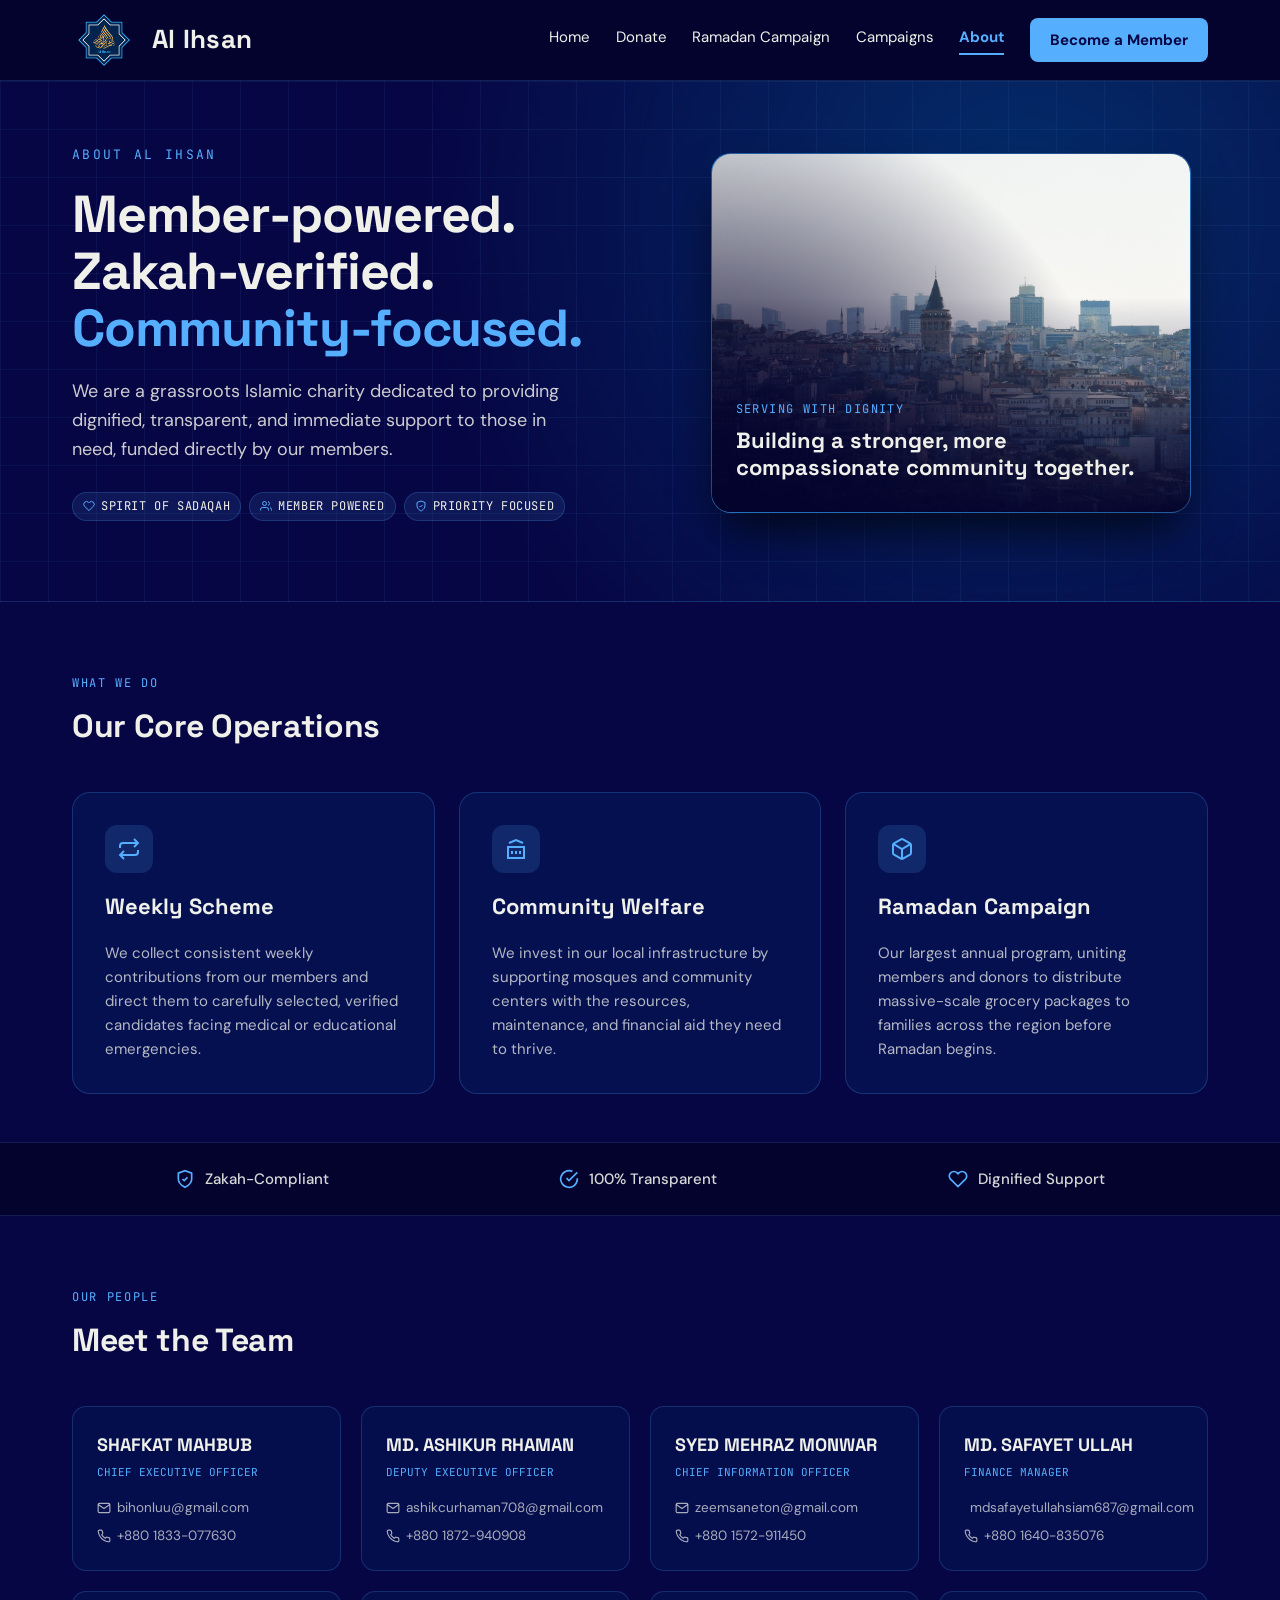
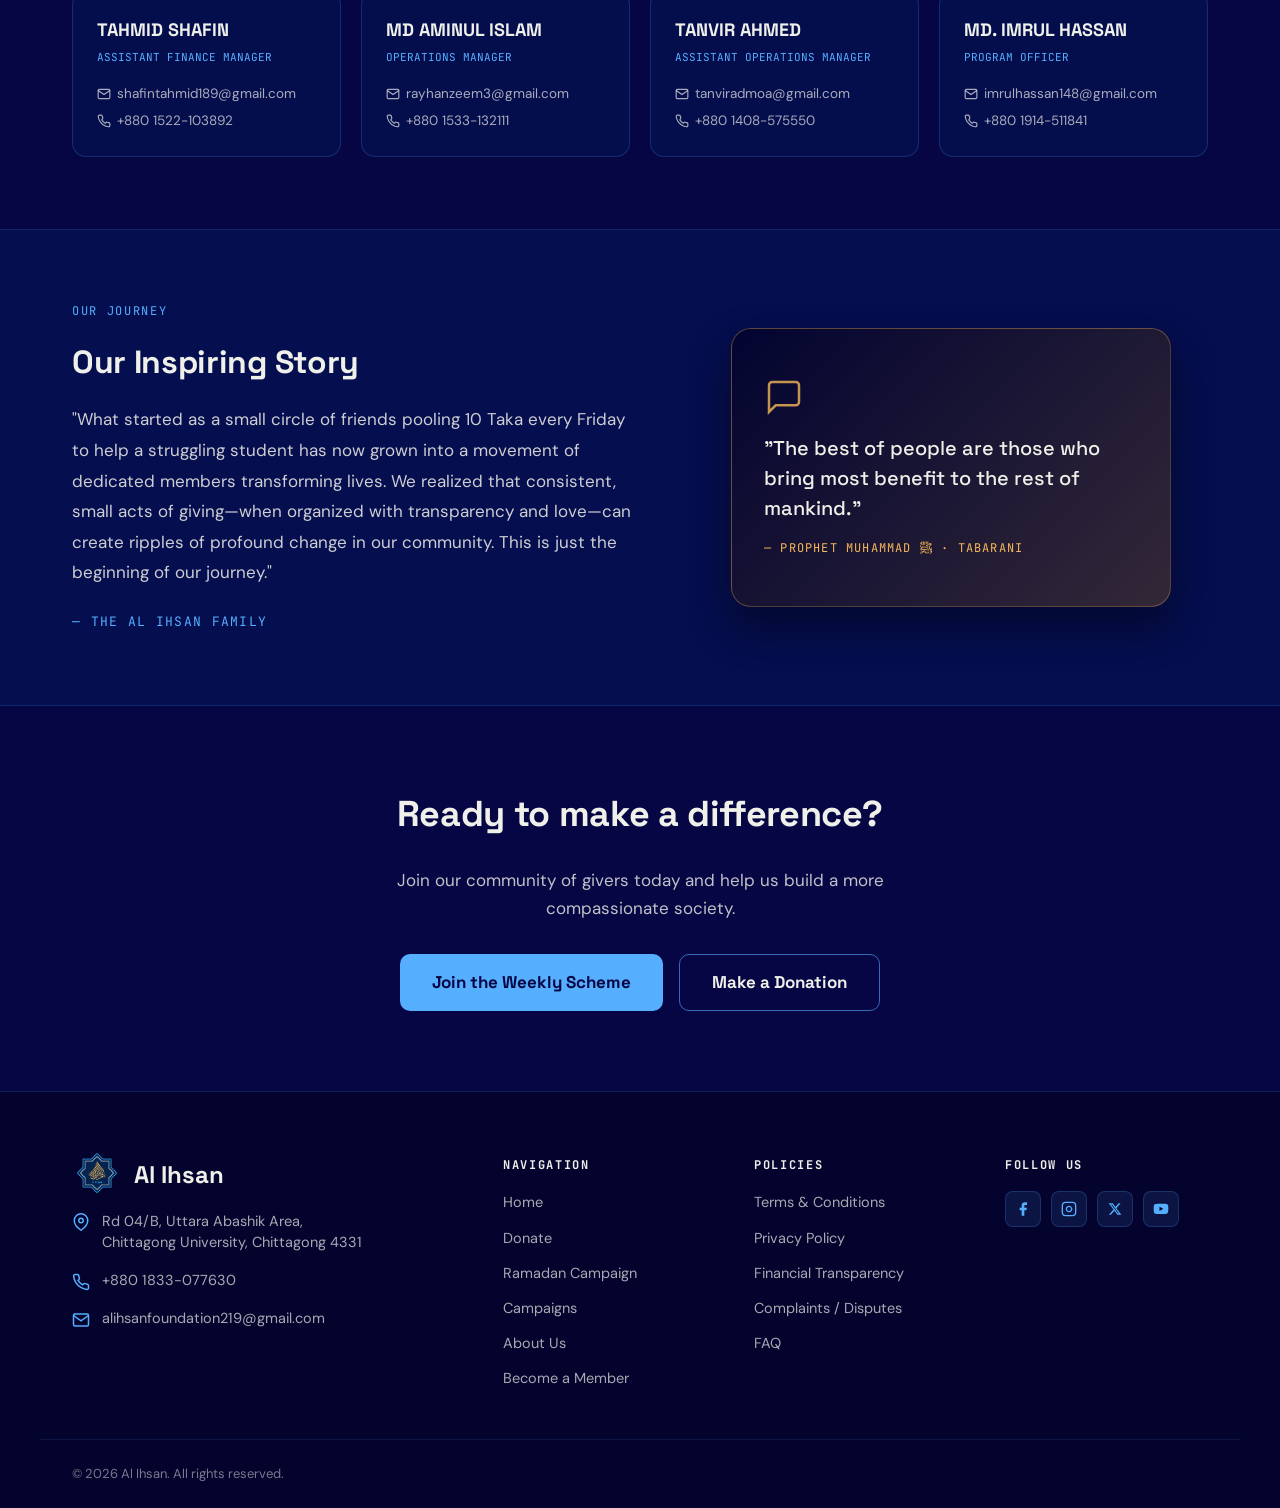
==== about.html @ 7b1c20ff "configured agent ihsan for accurate response" ====
<!doctype html>
<html lang="en-GB">
<head>
<meta charset="utf-8">
<meta name="viewport" content="width=device-width, initial-scale=1.0">
<title>Al Ihsan · About Us</title>
<link rel="icon" type="image/png" href="images/favicon.png">
<link rel="preconnect" href="https://fonts.googleapis.com">
<link rel="preconnect" href="https://fonts.gstatic.com" crossorigin>
<link href="https://fonts.googleapis.com/css2?family=Space+Grotesk:wght@500;700&family=DM+Sans:wght@400;500;700&family=JetBrains+Mono:wght@500&display=swap" rel="stylesheet">
<link rel="stylesheet" href="style.css">
<style>
  * { box-sizing: border-box; }
  html { scroll-behavior: smooth; }
  body { margin: 0; background: #060644; color: #f0f0ea; font-family: 'DM Sans', sans-serif; font-size: 17px; line-height: 1.6; }
  a { color: #56aeff; text-decoration: none; transition: 0.2s ease; }
  a:hover { color: #f0f0ea; }

  /* Team Card Hover */
  .team-card { transition: transform 0.2s ease, border-color 0.2s ease; }
  .team-card:hover { transform: translateY(-2px); border-color: rgba(86,174,255,0.6); }

  /* Hero Stat Pill */
  .hero-stat {
    display: inline-flex; align-items: center; gap: 6px;
    padding: 6px 14px; border-radius: 999px;
    background: rgba(86,174,255,0.1); border: 1px solid rgba(86,174,255,0.2);
    font-family: 'JetBrains Mono', monospace; font-size: 12px; color: #f0f0ea;
    letter-spacing: 0.05em; text-transform: uppercase;
  }
</style>
  <script defer src="https://cloud.umami.is/script.js" data-website-id="edb3beda-67c8-4ea9-8118-8fb19986c4d9"></script>
</head>
<body>
<div style="width: 100%; background: #060644; color: #f0f0ea; font-family: 'DM Sans', sans-serif; font-size: 17px; line-height: 1.6">

<!-- NAV INJECTION -->
<div id="header-placeholder" style="position: sticky; top: 0; z-index: 100;"></div>

<!-- ═══════════════════════ SPLIT HERO ═══════════════════════ -->
<div style="background-color: #060644; background-image: linear-gradient(rgba(86,174,255,0.07) 1px, transparent 1px), linear-gradient(90deg, rgba(86,174,255,0.07) 1px, transparent 1px), radial-gradient(circle at 80% 25%, rgba(0,119,178,0.35), transparent 55%); background-size: 48px 48px, 48px 48px, 100% 100%; border-bottom: 1px solid rgba(86,174,255,0.18)">
  <div class="mobile-stack" style="max-width: 1200px; margin: 0 auto; padding: 64px 32px 80px; display: flex; flex-wrap: wrap; align-items: center; gap: 56px">

    <!-- Left: Text & Stats -->
    <div style="flex: 1 1 400px; min-width: 0; display: flex; flex-direction: column; gap: 20px">
      <div style="font-family: 'JetBrains Mono', monospace; font-size: 13px; letter-spacing: 0.18em; text-transform: uppercase; color: #56aeff">About Al Ihsan</div>

      <h1 style="margin: 0; font-family: 'Space Grotesk', sans-serif; font-weight: 700; font-size: clamp(36px, 5vw, 52px); line-height: 1.1; letter-spacing: -0.02em;">
        Member-powered.<br>Zakah-verified.<br><span style="color: #56aeff">Community-focused.</span>
      </h1>

      <p style="margin: 0; max-width: 520px; color: rgba(240,240,234,0.85); font-size: 18px;">
        We are a grassroots Islamic charity dedicated to providing dignified, transparent, and immediate support to those in need, funded directly by our members.
      </p>

      <!-- Hero Stats (Forced into a single row) -->
<div style="display: flex; flex-wrap: wrap; gap: 8px; margin-top: 8px; width: 100%; overflow: hidden;">

  <div class="hero-stat" style="white-space: nowrap; flex-shrink: 1; padding: 4px 10px; font-size: 12px;">
    <svg width="12" height="12" viewBox="0 0 24 24" fill="none" stroke="#56aeff" stroke-width="2" style="flex-shrink: 0;"><path d="M20.84 4.61a5.5 5.5 0 0 0-7.78 0L12 5.67l-1.06-1.06a5.5 5.5 0 0 0-7.78 7.78l1.06 1.06L12 21.23l7.78-7.78 1.06-1.06a5.5 5.5 0 0 0 0-7.78z"></path></svg>
    Spirit of Sadaqah
  </div>

  <div class="hero-stat" style="white-space: nowrap; flex-shrink: 1; padding: 4px 10px; font-size: 12px;">
    <svg width="12" height="12" viewBox="0 0 24 24" fill="none" stroke="#56aeff" stroke-width="2" style="flex-shrink: 0;"><path d="M17 21v-2a4 4 0 0 0-4-4H5a4 4 0 0 0-4 4v2"></path><circle cx="9" cy="7" r="4"></circle><path d="M23 21v-2a4 4 0 0 0-3-3.87"></path><path d="M16 3.13a4 4 0 0 1 0 7.75"></path></svg>
    Member Powered
  </div>

  <div class="hero-stat" style="white-space: nowrap; flex-shrink: 1; padding: 4px 10px; font-size: 12px;">
    <svg width="12" height="12" viewBox="0 0 24 24" fill="none" stroke="#56aeff" stroke-width="2" style="flex-shrink: 0;"><path d="M12 22s8-4 8-10V5l-8-3-8 3v7c0 6 8 10 8 10z"></path><path d="M9 12l2 2 4-4"></path></svg>
    Priority Focused
  </div>

</div>
    </div>

    <!-- Right: 3:4 Image Card -->
        <!-- Right: 4:3 Landscape Image Card -->
    <div style="flex: 1 1 350px; min-width: 0; display: flex; justify-content: center">
      <div style="position: relative; width: 100%; max-width: 480px; aspect-ratio: 4 / 3; border-radius: 20px; border: 1px solid rgba(86,174,255,0.4); overflow: hidden; background: linear-gradient(135deg, #004995 0%, #03032e 100%); box-shadow: 0 25px 50px -12px rgba(0, 0, 0, 0.8);">

        <img src="images/about-hero.jpg" alt="Al Ihsan Community" style="width: 100%; height: 100%; object-fit: cover; display: block;" onerror="this.style.display='none'">

        <div style="position: absolute; inset: 0; background: radial-gradient(circle at bottom left, #03032e 0%, rgba(3,3,46,0.85) 20%, transparent 70%), linear-gradient(to top, rgba(3,3,46,0.95) 0%, transparent 60%); display: flex; flex-direction: column; justify-content: flex-end; padding: 32px 24px;">
          <div style="font-family: 'JetBrains Mono', monospace; font-size: 12px; color: #56aeff; letter-spacing: 0.12em; text-transform: uppercase; margin-bottom: 8px;">Serving with Dignity</div>
          <div style="font-family: 'Space Grotesk', sans-serif; font-size: 22px; font-weight: 700; color: #f0f0ea; line-height: 1.2;">Building a stronger, more compassionate community together.</div>
        </div>

      </div>
    </div>
  </div>
</div>

<!-- ═══════════════════════ CORE OPERATIONS ═══════════════════════ -->
<div style="max-width: 1200px; margin: 0 auto; padding: 72px 32px 48px; display: flex; flex-direction: column; gap: 40px;">
  <div style="display: flex; flex-direction: column; gap: 8px;">
    <div style="font-family: 'JetBrains Mono', monospace; font-size: 12px; letter-spacing: 0.14em; text-transform: uppercase; color: #56aeff">What We Do</div>
    <h2 style="margin: 0; font-family: 'Space Grotesk', sans-serif; font-weight: 700; font-size: 32px; letter-spacing: -0.01em;">Our Core Operations</h2>
  </div>

  <div style="display: flex; flex-wrap: wrap; gap: 24px;">
    <!-- Operation 1 -->
    <div style="flex: 1 1 250px; padding: 32px; border: 1px solid rgba(86,174,255,0.22); border-radius: 18px; background: rgba(0,73,149,0.16); display: flex; flex-direction: column; gap: 16px;">
      <div style="width: 48px; height: 48px; border-radius: 12px; background: rgba(86,174,255,0.15); display: flex; align-items: center; justify-content: center;">
        <svg width="24" height="24" viewBox="0 0 24 24" fill="none" stroke="#56aeff" stroke-width="2"><path d="M17 2l4 4-4 4"></path><path d="M3 11V9a3 3 0 0 1 3-3h15"></path><path d="M7 22l-4-4 4-4"></path><path d="M21 13v2a3 3 0 0 1-3 3H3"></path></svg>
      </div>
      <h3 style="margin: 0; font-family: 'Space Grotesk', sans-serif; font-size: 22px;">Weekly Scheme</h3>
      <p style="margin: 0; color: rgba(240,240,234,0.75); font-size: 15px;">We collect consistent weekly contributions from our members and direct them to carefully selected, verified candidates facing medical or educational emergencies.</p>
    </div>

    <!-- Operation 2 -->
    <div style="flex: 1 1 250px; padding: 32px; border: 1px solid rgba(86,174,255,0.22); border-radius: 18px; background: rgba(0,73,149,0.16); display: flex; flex-direction: column; gap: 16px;">
      <div style="width: 48px; height: 48px; border-radius: 12px; background: rgba(86,174,255,0.15); display: flex; align-items: center; justify-content: center;">
        <svg width="24" height="24" viewBox="0 0 24 24" fill="none" stroke="#56aeff" stroke-width="2"><path d="M3 21h18"></path><path d="M3 10h18"></path><path d="M5 6l7-3 7 3"></path><path d="M4 10v11"></path><path d="M20 10v11"></path><path d="M8 14v3"></path><path d="M12 14v3"></path><path d="M16 14v3"></path></svg>
      </div>
      <h3 style="margin: 0; font-family: 'Space Grotesk', sans-serif; font-size: 22px;">Community Welfare</h3>
      <p style="margin: 0; color: rgba(240,240,234,0.75); font-size: 15px;">We invest in our local infrastructure by supporting mosques and community centers with the resources, maintenance, and financial aid they need to thrive.</p>
    </div>

    <!-- Operation 3 -->
    <div style="flex: 1 1 250px; padding: 32px; border: 1px solid rgba(86,174,255,0.22); border-radius: 18px; background: rgba(0,73,149,0.16); display: flex; flex-direction: column; gap: 16px;">
      <div style="width: 48px; height: 48px; border-radius: 12px; background: rgba(86,174,255,0.15); display: flex; align-items: center; justify-content: center;">
        <svg width="24" height="24" viewBox="0 0 24 24" fill="none" stroke="#56aeff" stroke-width="2"><path d="M21 16V8a2 2 0 0 0-1-1.73l-7-4a2 2 0 0 0-2 0l-7 4A2 2 0 0 0 3 8v8a2 2 0 0 0 1 1.73l7 4a2 2 0 0 0 2 0l7-4A2 2 0 0 0 21 16z"></path><polyline points="3.27 6.96 12 12.01 20.73 6.96"></polyline><line x1="12" y1="22.08" x2="12" y2="12"></line></svg>
      </div>
      <h3 style="margin: 0; font-family: 'Space Grotesk', sans-serif; font-size: 22px;">Ramadan Campaign</h3>
      <p style="margin: 0; color: rgba(240,240,234,0.75); font-size: 15px;">Our largest annual program, uniting members and donors to distribute massive-scale grocery packages to families across the region before Ramadan begins.</p>
    </div>
  </div>
</div>

<!-- ═══════════════════════ TRUST STRIP ═══════════════════════ -->
<div style="border-top: 1px solid rgba(86,174,255,0.15); border-bottom: 1px solid rgba(86,174,255,0.15); background: #03032e;">
  <div style="max-width: 1200px; margin: 0 auto; padding: 24px 32px; display: flex; flex-wrap: wrap; justify-content: space-around; gap: 24px;">
    <div style="display: flex; align-items: center; gap: 10px; font-size: 15px; color: rgba(240,240,234,0.9); font-weight: 500;">
      <svg width="20" height="20" viewBox="0 0 24 24" fill="none" stroke="#56aeff" stroke-width="2"><path d="M12 22s8-4 8-10V5l-8-3-8 3v7c0 6 8 10 8 10z"></path><path d="M9 12l2 2 4-4"></path></svg>
      Zakah-Compliant
    </div>
    <div style="display: flex; align-items: center; gap: 10px; font-size: 15px; color: rgba(240,240,234,0.9); font-weight: 500;">
      <svg width="20" height="20" viewBox="0 0 24 24" fill="none" stroke="#56aeff" stroke-width="2"><path d="M22 11.08V12a10 10 0 1 1-5.93-9.14"></path><polyline points="22 4 12 14.01 9 11.01"></polyline></svg>
      100% Transparent
    </div>
    <div style="display: flex; align-items: center; gap: 10px; font-size: 15px; color: rgba(240,240,234,0.9); font-weight: 500;">
      <svg width="20" height="20" viewBox="0 0 24 24" fill="none" stroke="#56aeff" stroke-width="2"><path d="M20.84 4.61a5.5 5.5 0 0 0-7.78 0L12 5.67l-1.06-1.06a5.5 5.5 0 0 0-7.78 7.78l1.06 1.06L12 21.23l7.78-7.78 1.06-1.06a5.5 5.5 0 0 0 0-7.78z"></path></svg>
      Dignified Support
    </div>
  </div>
</div>

<!-- ═══════════════════════ TEAM SECTION ═══════════════════════ -->
<div style="max-width: 1200px; margin: 0 auto; padding: 72px 32px;">
  <div style="display: flex; flex-direction: column; gap: 8px; margin-bottom: 40px;">
    <div style="font-family: 'JetBrains Mono', monospace; font-size: 12px; letter-spacing: 0.14em; text-transform: uppercase; color: #56aeff">Our People</div>
    <h2 style="margin: 0; font-family: 'Space Grotesk', sans-serif; font-weight: 700; font-size: 32px; letter-spacing: -0.01em;">Meet the Team</h2>
  </div>

  <div style="display: grid; grid-template-columns: repeat(auto-fit, minmax(220px, 1fr)); gap: 20px;">
    <!-- Member 1 -->
    <div class="team-card" style="padding: 24px; border: 1px solid rgba(86,174,255,0.2); border-radius: 14px; background: rgba(0,73,149,0.12); display: flex; flex-direction: column; gap: 4px;">
      <div style="font-family: 'Space Grotesk', sans-serif; font-size: 18px; font-weight: 700; color: #f0f0ea;">SHAFKAT MAHBUB</div>
      <div style="font-family: 'JetBrains Mono', monospace; font-size: 11px; color: #56aeff; text-transform: uppercase; margin-bottom: 12px;">Chief Executive Officer</div>
      <div style="display: flex; flex-direction: column; gap: 6px; font-size: 13.5px;">
        <a href="mailto:bihonluu@gmail.com" style="color: rgba(240,240,234,0.7); display: flex; align-items: center; gap: 6px;"><svg width="14" height="14" viewBox="0 0 24 24" fill="none" stroke="currentColor" stroke-width="2"><path d="M4 4h16c1.1 0 2 .9 2 2v12c0 1.1-.9 2-2 2H4c-1.1 0-2-.9-2-2V6c0-1.1.9-2 2-2z"></path><polyline points="22,6 12,13 2,6"></polyline></svg> bihonluu@gmail.com</a>
        <a href="tel:+8801833077630" style="color: rgba(240,240,234,0.7); display: flex; align-items: center; gap: 6px;"><svg width="14" height="14" viewBox="0 0 24 24" fill="none" stroke="currentColor" stroke-width="2"><path d="M22 16.92v3a2 2 0 0 1-2.18 2 19.79 19.79 0 0 1-8.63-3.07 19.5 19.5 0 0 1-6-6 19.79 19.79 0 0 1-3.07-8.67A2 2 0 0 1 4.11 2h3a2 2 0 0 1 2 1.72 12.84 12.84 0 0 0 .7 2.81 2 2 0 0 1-.45 2.11L8.09 9.91a16 16 0 0 0 6 6l1.27-1.27a2 2 0 0 1 2.11-.45 12.84 12.84 0 0 0 2.81.7A2 2 0 0 1 22 16.92z"></path></svg> +880 1833-077630</a>
      </div>
    </div>

    <!-- Member 2 -->
    <div class="team-card" style="padding: 24px; border: 1px solid rgba(86,174,255,0.2); border-radius: 14px; background: rgba(0,73,149,0.12); display: flex; flex-direction: column; gap: 4px;">
      <div style="font-family: 'Space Grotesk', sans-serif; font-size: 18px; font-weight: 700; color: #f0f0ea;">MD. ASHIKUR RHAMAN</div>
      <div style="font-family: 'JetBrains Mono', monospace; font-size: 11px; color: #56aeff; text-transform: uppercase; margin-bottom: 12px;">Deputy Executive Officer</div>
      <div style="display: flex; flex-direction: column; gap: 6px; font-size: 13.5px;">
        <a href="mailto:ashikcurhaman708@gmail.com" style="color: rgba(240,240,234,0.7); display: flex; align-items: center; gap: 6px;"><svg width="14" height="14" viewBox="0 0 24 24" fill="none" stroke="currentColor" stroke-width="2"><path d="M4 4h16c1.1 0 2 .9 2 2v12c0 1.1-.9 2-2 2H4c-1.1 0-2-.9-2-2V6c0-1.1.9-2 2-2z"></path><polyline points="22,6 12,13 2,6"></polyline></svg> ashikcurhaman708@gmail.com</a>
        <a href="tel:+8801872940908" style="color: rgba(240,240,234,0.7); display: flex; align-items: center; gap: 6px;"><svg width="14" height="14" viewBox="0 0 24 24" fill="none" stroke="currentColor" stroke-width="2"><path d="M22 16.92v3a2 2 0 0 1-2.18 2 19.79 19.79 0 0 1-8.63-3.07 19.5 19.5 0 0 1-6-6 19.79 19.79 0 0 1-3.07-8.67A2 2 0 0 1 4.11 2h3a2 2 0 0 1 2 1.72 12.84 12.84 0 0 0 .7 2.81 2 2 0 0 1-.45 2.11L8.09 9.91a16 16 0 0 0 6 6l1.27-1.27a2 2 0 0 1 2.11-.45 12.84 12.84 0 0 0 2.81.7A2 2 0 0 1 22 16.92z"></path></svg> +880 1872-940908</a>
      </div>
    </div>

    <!-- Member 3 -->
    <div class="team-card" style="padding: 24px; border: 1px solid rgba(86,174,255,0.2); border-radius: 14px; background: rgba(0,73,149,0.12); display: flex; flex-direction: column; gap: 4px;">
      <div style="font-family: 'Space Grotesk', sans-serif; font-size: 18px; font-weight: 700; color: #f0f0ea;">SYED MEHRAZ MONWAR</div>
      <div style="font-family: 'JetBrains Mono', monospace; font-size: 11px; color: #56aeff; text-transform: uppercase; margin-bottom: 12px;">Chief Information Officer</div>
      <div style="display: flex; flex-direction: column; gap: 6px; font-size: 13.5px;">
        <a href="mailto:zeemsaneton@gmail.com" style="color: rgba(240,240,234,0.7); display: flex; align-items: center; gap: 6px;"><svg width="14" height="14" viewBox="0 0 24 24" fill="none" stroke="currentColor" stroke-width="2"><path d="M4 4h16c1.1 0 2 .9 2 2v12c0 1.1-.9 2-2 2H4c-1.1 0-2-.9-2-2V6c0-1.1.9-2 2-2z"></path><polyline points="22,6 12,13 2,6"></polyline></svg> zeemsaneton@gmail.com</a>
        <a href="tel:+8801572911450" style="color: rgba(240,240,234,0.7); display: flex; align-items: center; gap: 6px;"><svg width="14" height="14" viewBox="0 0 24 24" fill="none" stroke="currentColor" stroke-width="2"><path d="M22 16.92v3a2 2 0 0 1-2.18 2 19.79 19.79 0 0 1-8.63-3.07 19.5 19.5 0 0 1-6-6 19.79 19.79 0 0 1-3.07-8.67A2 2 0 0 1 4.11 2h3a2 2 0 0 1 2 1.72 12.84 12.84 0 0 0 .7 2.81 2 2 0 0 1-.45 2.11L8.09 9.91a16 16 0 0 0 6 6l1.27-1.27a2 2 0 0 1 2.11-.45 12.84 12.84 0 0 0 2.81.7A2 2 0 0 1 22 16.92z"></path></svg> +880 1572-911450</a>
      </div>
    </div>

    <!-- Member 4 -->
    <div class="team-card" style="padding: 24px; border: 1px solid rgba(86,174,255,0.2); border-radius: 14px; background: rgba(0,73,149,0.12); display: flex; flex-direction: column; gap: 4px;">
      <div style="font-family: 'Space Grotesk', sans-serif; font-size: 18px; font-weight: 700; color: #f0f0ea;">MD. SAFAYET ULLAH</div>
      <div style="font-family: 'JetBrains Mono', monospace; font-size: 11px; color: #56aeff; text-transform: uppercase; margin-bottom: 12px;">Finance Manager</div>
      <div style="display: flex; flex-direction: column; gap: 6px; font-size: 13.5px;">
        <a href="mailto:mdsafayetullahsiam687@gmail.com" style="color: rgba(240,240,234,0.7); display: flex; align-items: center; gap: 6px;"><svg width="14" height="14" viewBox="0 0 24 24" fill="none" stroke="currentColor" stroke-width="2"><path d="M4 4h16c1.1 0 2 .9 2 2v12c0 1.1-.9 2-2 2H4c-1.1 0-2-.9-2-2V6c0-1.1.9-2 2-2z"></path><polyline points="22,6 12,13 2,6"></polyline></svg> mdsafayetullahsiam687@gmail.com</a>
        <a href="tel:+8801640835076" style="color: rgba(240,240,234,0.7); display: flex; align-items: center; gap: 6px;"><svg width="14" height="14" viewBox="0 0 24 24" fill="none" stroke="currentColor" stroke-width="2"><path d="M22 16.92v3a2 2 0 0 1-2.18 2 19.79 19.79 0 0 1-8.63-3.07 19.5 19.5 0 0 1-6-6 19.79 19.79 0 0 1-3.07-8.67A2 2 0 0 1 4.11 2h3a2 2 0 0 1 2 1.72 12.84 12.84 0 0 0 .7 2.81 2 2 0 0 1-.45 2.11L8.09 9.91a16 16 0 0 0 6 6l1.27-1.27a2 2 0 0 1 2.11-.45 12.84 12.84 0 0 0 2.81.7A2 2 0 0 1 22 16.92z"></path></svg> +880 1640-835076</a>
      </div>
    </div>

    <!-- Member 5 -->
    <div class="team-card" style="padding: 24px; border: 1px solid rgba(86,174,255,0.2); border-radius: 14px; background: rgba(0,73,149,0.12); display: flex; flex-direction: column; gap: 4px;">
      <div style="font-family: 'Space Grotesk', sans-serif; font-size: 18px; font-weight: 700; color: #f0f0ea;">TAHMID SHAFIN</div>
      <div style="font-family: 'JetBrains Mono', monospace; font-size: 11px; color: #56aeff; text-transform: uppercase; margin-bottom: 12px;">Assistant Finance Manager</div>
      <div style="display: flex; flex-direction: column; gap: 6px; font-size: 13.5px;">
        <a href="mailto:shafintahmid189@gmail.com" style="color: rgba(240,240,234,0.7); display: flex; align-items: center; gap: 6px;"><svg width="14" height="14" viewBox="0 0 24 24" fill="none" stroke="currentColor" stroke-width="2"><path d="M4 4h16c1.1 0 2 .9 2 2v12c0 1.1-.9 2-2 2H4c-1.1 0-2-.9-2-2V6c0-1.1.9-2 2-2z"></path><polyline points="22,6 12,13 2,6"></polyline></svg> shafintahmid189@gmail.com</a>
        <a href="tel:+8801522103892" style="color: rgba(240,240,234,0.7); display: flex; align-items: center; gap: 6px;"><svg width="14" height="14" viewBox="0 0 24 24" fill="none" stroke="currentColor" stroke-width="2"><path d="M22 16.92v3a2 2 0 0 1-2.18 2 19.79 19.79 0 0 1-8.63-3.07 19.5 19.5 0 0 1-6-6 19.79 19.79 0 0 1-3.07-8.67A2 2 0 0 1 4.11 2h3a2 2 0 0 1 2 1.72 12.84 12.84 0 0 0 .7 2.81 2 2 0 0 1-.45 2.11L8.09 9.91a16 16 0 0 0 6 6l1.27-1.27a2 2 0 0 1 2.11-.45 12.84 12.84 0 0 0 2.81.7A2 2 0 0 1 22 16.92z"></path></svg> +880 1522-103892</a>
      </div>
    </div>

    <!-- Member 6 -->
    <div class="team-card" style="padding: 24px; border: 1px solid rgba(86,174,255,0.2); border-radius: 14px; background: rgba(0,73,149,0.12); display: flex; flex-direction: column; gap: 4px;">
      <div style="font-family: 'Space Grotesk', sans-serif; font-size: 18px; font-weight: 700; color: #f0f0ea;">MD AMINUL ISLAM</div>
      <div style="font-family: 'JetBrains Mono', monospace; font-size: 11px; color: #56aeff; text-transform: uppercase; margin-bottom: 12px;">Operations Manager</div>
      <div style="display: flex; flex-direction: column; gap: 6px; font-size: 13.5px;">
        <a href="mailto:rayhanzeem3@gmail.com" style="color: rgba(240,240,234,0.7); display: flex; align-items: center; gap: 6px;"><svg width="14" height="14" viewBox="0 0 24 24" fill="none" stroke="currentColor" stroke-width="2"><path d="M4 4h16c1.1 0 2 .9 2 2v12c0 1.1-.9 2-2 2H4c-1.1 0-2-.9-2-2V6c0-1.1.9-2 2-2z"></path><polyline points="22,6 12,13 2,6"></polyline></svg> rayhanzeem3@gmail.com</a>
        <a href="tel:+8801533132111" style="color: rgba(240,240,234,0.7); display: flex; align-items: center; gap: 6px;"><svg width="14" height="14" viewBox="0 0 24 24" fill="none" stroke="currentColor" stroke-width="2"><path d="M22 16.92v3a2 2 0 0 1-2.18 2 19.79 19.79 0 0 1-8.63-3.07 19.5 19.5 0 0 1-6-6 19.79 19.79 0 0 1-3.07-8.67A2 2 0 0 1 4.11 2h3a2 2 0 0 1 2 1.72 12.84 12.84 0 0 0 .7 2.81 2 2 0 0 1-.45 2.11L8.09 9.91a16 16 0 0 0 6 6l1.27-1.27a2 2 0 0 1 2.11-.45 12.84 12.84 0 0 0 2.81.7A2 2 0 0 1 22 16.92z"></path></svg> +880 1533-132111</a>
      </div>
    </div>

    <!-- Member 7 -->
    <div class="team-card" style="padding: 24px; border: 1px solid rgba(86,174,255,0.2); border-radius: 14px; background: rgba(0,73,149,0.12); display: flex; flex-direction: column; gap: 4px;">
      <div style="font-family: 'Space Grotesk', sans-serif; font-size: 18px; font-weight: 700; color: #f0f0ea;">TANVIR AHMED</div>
      <div style="font-family: 'JetBrains Mono', monospace; font-size: 11px; color: #56aeff; text-transform: uppercase; margin-bottom: 12px;">Assistant Operations Manager</div>
      <div style="display: flex; flex-direction: column; gap: 6px; font-size: 13.5px;">
        <a href="mailto:tanviradmoa@gmail.com" style="color: rgba(240,240,234,0.7); display: flex; align-items: center; gap: 6px;"><svg width="14" height="14" viewBox="0 0 24 24" fill="none" stroke="currentColor" stroke-width="2"><path d="M4 4h16c1.1 0 2 .9 2 2v12c0 1.1-.9 2-2 2H4c-1.1 0-2-.9-2-2V6c0-1.1.9-2 2-2z"></path><polyline points="22,6 12,13 2,6"></polyline></svg> tanviradmoa@gmail.com</a>
        <a href="tel:+8801408575550" style="color: rgba(240,240,234,0.7); display: flex; align-items: center; gap: 6px;"><svg width="14" height="14" viewBox="0 0 24 24" fill="none" stroke="currentColor" stroke-width="2"><path d="M22 16.92v3a2 2 0 0 1-2.18 2 19.79 19.79 0 0 1-8.63-3.07 19.5 19.5 0 0 1-6-6 19.79 19.79 0 0 1-3.07-8.67A2 2 0 0 1 4.11 2h3a2 2 0 0 1 2 1.72 12.84 12.84 0 0 0 .7 2.81 2 2 0 0 1-.45 2.11L8.09 9.91a16 16 0 0 0 6 6l1.27-1.27a2 2 0 0 1 2.11-.45 12.84 12.84 0 0 0 2.81.7A2 2 0 0 1 22 16.92z"></path></svg> +880 1408-575550</a>
      </div>
    </div>

    <!-- Member 8 -->
    <div class="team-card" style="padding: 24px; border: 1px solid rgba(86,174,255,0.2); border-radius: 14px; background: rgba(0,73,149,0.12); display: flex; flex-direction: column; gap: 4px;">
      <div style="font-family: 'Space Grotesk', sans-serif; font-size: 18px; font-weight: 700; color: #f0f0ea;">MD. IMRUL HASSAN</div>
      <div style="font-family: 'JetBrains Mono', monospace; font-size: 11px; color: #56aeff; text-transform: uppercase; margin-bottom: 12px;">Program Officer</div>
      <div style="display: flex; flex-direction: column; gap: 6px; font-size: 13.5px;">
        <a href="mailto:imrulhassan148@gmail.com" style="color: rgba(240,240,234,0.7); display: flex; align-items: center; gap: 6px;"><svg width="14" height="14" viewBox="0 0 24 24" fill="none" stroke="currentColor" stroke-width="2"><path d="M4 4h16c1.1 0 2 .9 2 2v12c0 1.1-.9 2-2 2H4c-1.1 0-2-.9-2-2V6c0-1.1.9-2 2-2z"></path><polyline points="22,6 12,13 2,6"></polyline></svg> imrulhassan148@gmail.com</a>
        <a href="tel:+8801914511841" style="color: rgba(240,240,234,0.7); display: flex; align-items: center; gap: 6px;"><svg width="14" height="14" viewBox="0 0 24 24" fill="none" stroke="currentColor" stroke-width="2"><path d="M22 16.92v3a2 2 0 0 1-2.18 2 19.79 19.79 0 0 1-8.63-3.07 19.5 19.5 0 0 1-6-6 19.79 19.79 0 0 1-3.07-8.67A2 2 0 0 1 4.11 2h3a2 2 0 0 1 2 1.72 12.84 12.84 0 0 0 .7 2.81 2 2 0 0 1-.45 2.11L8.09 9.91a16 16 0 0 0 6 6l1.27-1.27a2 2 0 0 1 2.11-.45 12.84 12.84 0 0 0 2.81.7A2 2 0 0 1 22 16.92z"></path></svg> +880 1914-511841</a>
      </div>
    </div>

  </div>
</div>

<!-- ═══════════════════════ SPLIT INSPIRING STORY ═══════════════════════ -->
<div style="background: rgba(0,73,149,0.12); border-top: 1px solid rgba(86,174,255,0.15); border-bottom: 1px solid rgba(86,174,255,0.15);">
  <div class="mobile-pad" style="max-width: 1200px; margin: 0 auto; padding: 72px 32px; display: flex; flex-wrap: wrap; align-items: center; gap: 48px;">

    <!-- Left: Text -->
    <div style="flex: 1 1 460px; display: flex; flex-direction: column; gap: 16px;">
      <div style="font-family: 'JetBrains Mono', monospace; font-size: 12px; letter-spacing: 0.14em; text-transform: uppercase; color: #56aeff">Our Journey</div>
      <h2 style="margin: 0; font-family: 'Space Grotesk', sans-serif; font-weight: 700; font-size: 32px; letter-spacing: -0.01em;">Our Inspiring Story</h2>
      <p style="margin: 0; font-size: 17px; color: rgba(240,240,234,0.85); line-height: 1.8;">
        "What started as a small circle of friends pooling 10 Taka every Friday to help a struggling student has now grown into a movement of dedicated members transforming lives. We realized that consistent, small acts of giving—when organized with transparency and love—can create ripples of profound change in our community. This is just the beginning of our journey."
      </p>
      <div style="font-family: 'JetBrains Mono', monospace; font-size: 13px; color: #56aeff; text-transform: uppercase; letter-spacing: 0.1em; margin-top: 8px;">— The Al Ihsan Family</div>
    </div>

    <!-- Right: Visual/Quote Card -->
    <div style="flex: 1 1 400px; display: flex; justify-content: center;">
      <div style="position: relative; width: 100%; max-width: 440px; padding: 48px 32px; border-radius: 20px; border: 1px solid rgba(246,183,88,0.3); background: linear-gradient(135deg, rgba(3,3,46,0.9) 0%, rgba(120,80,20,0.4) 100%); overflow: hidden; display: flex; flex-direction: column; gap: 16px; box-shadow: 0 20px 40px rgba(0,0,0,0.4);">
        <svg width="40" height="40" viewBox="0 0 24 24" fill="none" stroke="#f6b758" stroke-width="1.5" style="opacity: 0.8;"><path d="M21 15a2 2 0 0 1-2 2H7l-4 4V5a2 2 0 0 1 2-2h14a2 2 0 0 1 2 2z"></path></svg>
        <p style="margin: 0; font-family: 'Space Grotesk', sans-serif; font-size: 20px; font-weight: 500; color: #f0f0ea; line-height: 1.5;">
          "The best of people are those who bring most benefit to the rest of mankind."
        </p>
        <div style="font-family: 'JetBrains Mono', monospace; font-size: 12px; color: #f6b758; letter-spacing: 0.1em; text-transform: uppercase;">
          — Prophet Muhammad ﷺ · Tabarani
        </div>
      </div>
    </div>

  </div>
</div>

<!-- ═══════════════════════ FINAL CTA ═══════════════════════ -->
<div style="max-width: 1200px; margin: 0 auto; padding: 80px 32px; display: flex; flex-direction: column; align-items: center; text-align: center; gap: 24px;">
  <h2 style="margin: 0; font-family: 'Space Grotesk', sans-serif; font-weight: 700; font-size: 36px; letter-spacing: -0.01em;">Ready to make a difference?</h2>
  <p style="margin: 0; font-size: 17px; color: rgba(240,240,234,0.8); max-width: 600px;">Join our community of givers today and help us build a more compassionate society.</p>
  <div style="display: flex; flex-wrap: wrap; justify-content: center; gap: 16px; margin-top: 8px;">
    <a href="membership.html" class="btn-glow-blue" style="color: #060644; background: #56aeff; padding: 15px 32px; border-radius: 10px; font-family: 'Space Grotesk', sans-serif; font-size: 17px; font-weight: 700; text-decoration: none;">Join the Weekly Scheme</a>
    <a href="donate.html" style="color: #f0f0ea; border: 1.5px solid rgba(86,174,255,0.6); padding: 14px 32px; border-radius: 10px; font-family: 'Space Grotesk', sans-serif; font-size: 17px; font-weight: 700; text-decoration: none; transition: all 0.3s ease;" onmouseover="this.style.background='rgba(86,174,255,0.1)'" onmouseout="this.style.background='transparent'">Make a Donation</a>
  </div>
</div>

<!-- FOOTER INJECTION -->
<div id="footer-placeholder"></div>

<!-- ═══════════════════════ SCRIPTS ═══════════════════════ -->
<script>
  document.addEventListener("DOMContentLoaded", () => {
    const headerPlaceholder = document.getElementById("header-placeholder");
    const footerPlaceholder = document.getElementById("footer-placeholder");

    Promise.all([
      fetch("header.html").then(res => res.text()),
      fetch("footer.html").then(res => res.text())
    ])
    .then(([headerData, footerData]) => {
     // Inject Header
      if (headerPlaceholder) {
        headerPlaceholder.innerHTML = headerData;

        // --- MOBILE MENU TOGGLE LOGIC ---
        const mobileBtn = document.getElementById("mobile-menu-toggle");
        const navLinksWrapper = document.getElementById("nav-links");
        if (mobileBtn && navLinksWrapper) {
          mobileBtn.addEventListener("click", () => {
            navLinksWrapper.classList.toggle("active");
          });
        }
        // --------------------------------

        // Auto-highlight active nav link
        let currentPage = window.location.pathname.split("/").pop();
        if (currentPage === "" || currentPage === "/") currentPage = "index.html";

        const navLinks = headerPlaceholder.querySelectorAll(".nav-link");
        navLinks.forEach(link => {
          if (link.getAttribute("href") === currentPage) {
            link.classList.add("active");
          }
        });
      }

      // Inject Footer
      if (footerPlaceholder) {
        footerPlaceholder.innerHTML = footerData;
      }
    })
    .catch(error => console.error("Error loading components:", error));
  });
</script>

</div>
<!-- ═══════════════════════ ELFSIGHT CHATBOT ═══════════════════════ -->
     <script src="https://elfsightcdn.com/platform.js" async></script>
     <div class="elfsight-app-8563a37b-48f1-43d2-bbb6-d3e281002309" data-elfsight-app-lazy></div>
</body>
</html>
---- style.css ----
/* --- Header Navigation --- */
.nav-link {
  position: relative;
  color: #f0f0ea;
  text-decoration: none;
  padding-bottom: 6px;
  transition: color 0.2s ease;
}
.nav-link::after {
  content: '';
  position: absolute;
  width: 0;
  height: 2px;
  bottom: 0;
  left: 0;
  background-color: #56aeff;
  transition: width 0.3s cubic-bezier(0.65, 0, 0.35, 1);
}
.nav-link:hover::after {
  width: 100%;
}
.nav-link.active {
  color: #56aeff;
  font-weight: 700;
}
.nav-link.active::after {
  width: 100%;
}

/* --- Neon Glowing Button Effects --- */
.btn-glow-blue {
  transition: all 0.3s ease !important;
}
.btn-glow-blue:hover {
  box-shadow:
    0 0 5px rgba(86, 174, 255, 0.9),
    0 0 15px rgba(86, 174, 255, 0.8),
    0 0 30px rgba(86, 174, 255, 0.6),
    0 0 50px rgba(86, 174, 255, 0.4),
    0 0 80px rgba(86, 174, 255, 0.2);
  filter: brightness(1.15); /* Makes the button itself look lit up */
  transform: translateY(-2px) scale(1.02) !important;
}

.btn-glow-gold {
  transition: all 0.3s ease !important;
}
.btn-glow-gold:hover {
  box-shadow:
    0 0 5px rgba(246, 183, 88, 0.9),
    0 0 15px rgba(246, 183, 88, 0.8),
    0 0 30px rgba(246, 183, 88, 0.6),
    0 0 50px rgba(246, 183, 88, 0.4),
    0 0 80px rgba(246, 183, 88, 0.2);
  filter: brightness(1.15); /* Makes the button itself look lit up */
  transform: translateY(-2px) scale(1.02) !important;
}

.btn-form-submit {
  transition: all 0.3s ease !important;
}
.btn-form-submit:hover {
  box-shadow:
    0 0 2px rgba(86, 174, 255, 0.9),
    0 0 6px rgba(86, 174, 255, 0.8),
    0 0 12px rgba(86, 174, 255, 0.6);
  filter: brightness(1.15); /* Makes the button itself look lit up */
  transform: translateY(-2px) scale(1.02) !important;
}

/* =========================================
   UNIVERSAL FOOTER STYLES
   ========================================= */
.footer-wrapper {
  border-top: 1px solid rgba(86,174,255,0.18);
  background: #03032e;
}
.footer-main {
  max-width: 1200px;
  margin: 0 auto;
  padding: 64px 32px 48px;
  display: flex;
  flex-wrap: wrap;
  justify-content: space-between;
  gap: 48px;
}
.footer-col {
  display: flex;
  flex-direction: column;
  gap: 16px;
  flex: 1 1 140px;
}
.footer-brand {
  flex: 1 1 320px;
  max-width: 400px;
}
.footer-heading {
  font-family: 'JetBrains Mono', monospace;
  font-size: 12px;
  letter-spacing: 0.14em;
  text-transform: uppercase;
  color: #f0f0ea;
  font-weight: 700;
}
.footer-link {
  color: rgba(240,240,234,0.7);
  text-decoration: none;
  transition: color 0.2s ease;
}
.footer-link:hover {
  color: #56aeff;
}
.footer-contact-row {
  display: flex;
  gap: 12px;
  color: rgba(240,240,234,0.7);
  line-height: 1.5;
  font-size: 14.5px;
}
.footer-contact-row svg {
  flex-shrink: 0;
  margin-top: 2px;
}
.social-btn {
  width: 36px;
  height: 36px;
  border-radius: 8px;
  background: rgba(86,174,255,0.1);
  border: 1px solid rgba(86,174,255,0.2);
  display: flex;
  align-items: center;
  justify-content: center;
  color: #56aeff;
  transition: all 0.2s ease;
}
.social-btn:hover {
  background: #56aeff;
  color: #060644;
}
.footer-bottom {
  max-width: 1200px;
  margin: 0 auto;
  padding: 24px 32px;
  border-top: 1px solid rgba(86,174,255,0.1);
  font-size: 13px;
  color: rgba(240,240,234,0.5);
  display: flex;
  flex-wrap: wrap;
  justify-content: space-between;
  gap: 16px;
}

/* For mid-size screens like "Desktop Site" on phones */
@media (max-width: 1150px) {
  .header-container {
    padding: 16px 20px !important;
  }
  .nav-links-wrapper {
    gap: 16px !important;
  }
  .nav-links-wrapper a {
    font-size: 14px !important;
  }
}

/* =========================================
   MOBILE HEADER FIX
   ========================================= */
@media (max-width: 768px) {
  /* Force the main header container to stack */
  .header-container {
    flex-direction: column !important;
    align-items: flex-start !important;
    padding: 16px !important;
  }

  /* Force the navigation links to wrap nicely */
  .nav-links-wrapper {
    flex-wrap: wrap !important;
    gap: 16px !important;
    width: 100%;
  }

  /* Make the "Become a Member" button take full width on mobile */
  .btn-glow-blue {
    width: 100%;
    text-align: center;
    margin-top: 8px;
  }
}

/* =========================================
   ULTIMATE MOBILE RESPONSIVENESS
   ========================================= */
@media (max-width: 768px) {
  /* 1. Stop all horizontal scrolling completely */
  html, body {
    width: 100% !important;
    max-width: 100vw !important;
    overflow-x: hidden !important;
  }

  /* 2. Force EVERY element to respect the screen width */
  div, section, header, footer, main, form, img, h1, h2, h3, p, a {
    max-width: 100% !important;
    box-sizing: border-box !important;
  }

  /* 3. Force all main containers to stack */
  .mobile-stack {
    display: flex !important;
    flex-direction: column !important;
    align-items: stretch !important;
    gap: 32px !important;
    padding: 32px 20px !important;
  }
  .mobile-stack > div {
    width: 100% !important;
    min-width: 0 !important;
    flex: 1 1 auto !important;
  }

  /* 4. Fix the padding for all sections */
  .mobile-pad {
    padding: 32px 20px !important;
  }

  /* 5. Grids (Impact Strip) */
  .impact-strip-grid {
    grid-template-columns: 1fr !important;
    gap: 24px !important;
  }

  /* 6. Fix the Campaign Teaser injected by JS */
  #latest-campaign-card {
    flex-direction: column !important;
  }
  #latest-campaign-card > div {
    width: 100% !important;
    flex: 1 1 auto !important;
  }

  /* 7. Make Hero buttons full width */
  .hero-buttons {
    flex-direction: column !important;
    width: 100% !important;
  }
  .hero-buttons > a {
    width: 100% !important;
    text-align: center !important;
  }

  /* 8. Typography sizes */
  h1 { font-size: 32px !important; line-height: 1.1 !important; }
  h2 { font-size: 26px !important; }
}

/* =========================================
   MOBILE HAMBURGER MENU
   ========================================= */
.mobile-menu-btn {
  display: none; /* Hidden on desktop */
  background: transparent;
  border: none;
  cursor: pointer;
  padding: 8px;
}

@media (max-width: 900px) {
  /* 1. Keep Header in one row */
  .header-container {
    padding: 12px 20px !important;
    flex-direction: row !important;
  }

  /* 2. Show Hamburger */
  .mobile-menu-btn {
    display: block;
  }

  /* 3. Hide links by default, turn into absolute dropdown */
  .nav-links-wrapper {
    display: none !important; /* Hidden by default */
    position: absolute;
    top: 100%;
    left: 0;
    width: 100%;
    background: #03032e;
    flex-direction: column !important;
    align-items: flex-start !important;
    padding: 20px !important;
    border-bottom: 1px solid rgba(86,174,255,0.2);
    box-shadow: 0 10px 30px rgba(0,0,0,0.5);
    gap: 16px !important;
  }

  /* 4. Show dropdown when active class is added */
  .nav-links-wrapper.active {
    display: flex !important;
  }

  /* 5. Full width links in dropdown */
  .nav-links-wrapper a {
    width: 100%;
    padding: 8px 0;
    font-size: 16px;
  }

  .nav-links-wrapper a.btn-glow-blue {
    margin-top: 8px;
    padding: 12px 20px !important; color: #03032e;
  }
}

/* ═══════════════════════ CHATBOT OVERRIDES ═══════════════════════ */
/* Forces the widget to stay fixed in the bottom right corner */
.elfsight-app-8563a37b-48f1-43d2-bbb6-d3e281002309 {
  position: fixed;
  bottom: 24px;
  right: 24px;
  z-index: 9999; /* Keeps it above all other content */
}

/* On mobile devices, bring it slightly closer to the edges */
@media (max-width: 768px) {
  .elfsight-app-8563a37b-48f1-43d2-bbb6-d3e281002309 {
    bottom: 16px;
    right: 16px;
  }
}

/* ═══════════════════════ MOBILE CHATBOT OVERRIDE ═══════════════════════ */
@media (max-width: 768px) {
  .elfsight-app-8563a37b-48f1-43d2-bbb6-d3e281002309 {
    max-height: 90vh !important; /* Keeps it from touching the very top edge */
    border-radius: 16px !important; /* Gives it rounded corners on mobile */
    bottom: 10px !important;
    right: 10px !important;
    left: 10px !important; /* Centers it with a small margin on the sides */
  }
}

/* Fix for the legal pages sidebar */
.desktop-sidebar {
  display: none; /* Hidden on mobile by default */
}
@media (min-width: 900px) {
  .desktop-sidebar {
    display: block; /* Shown on desktop */
  }
}
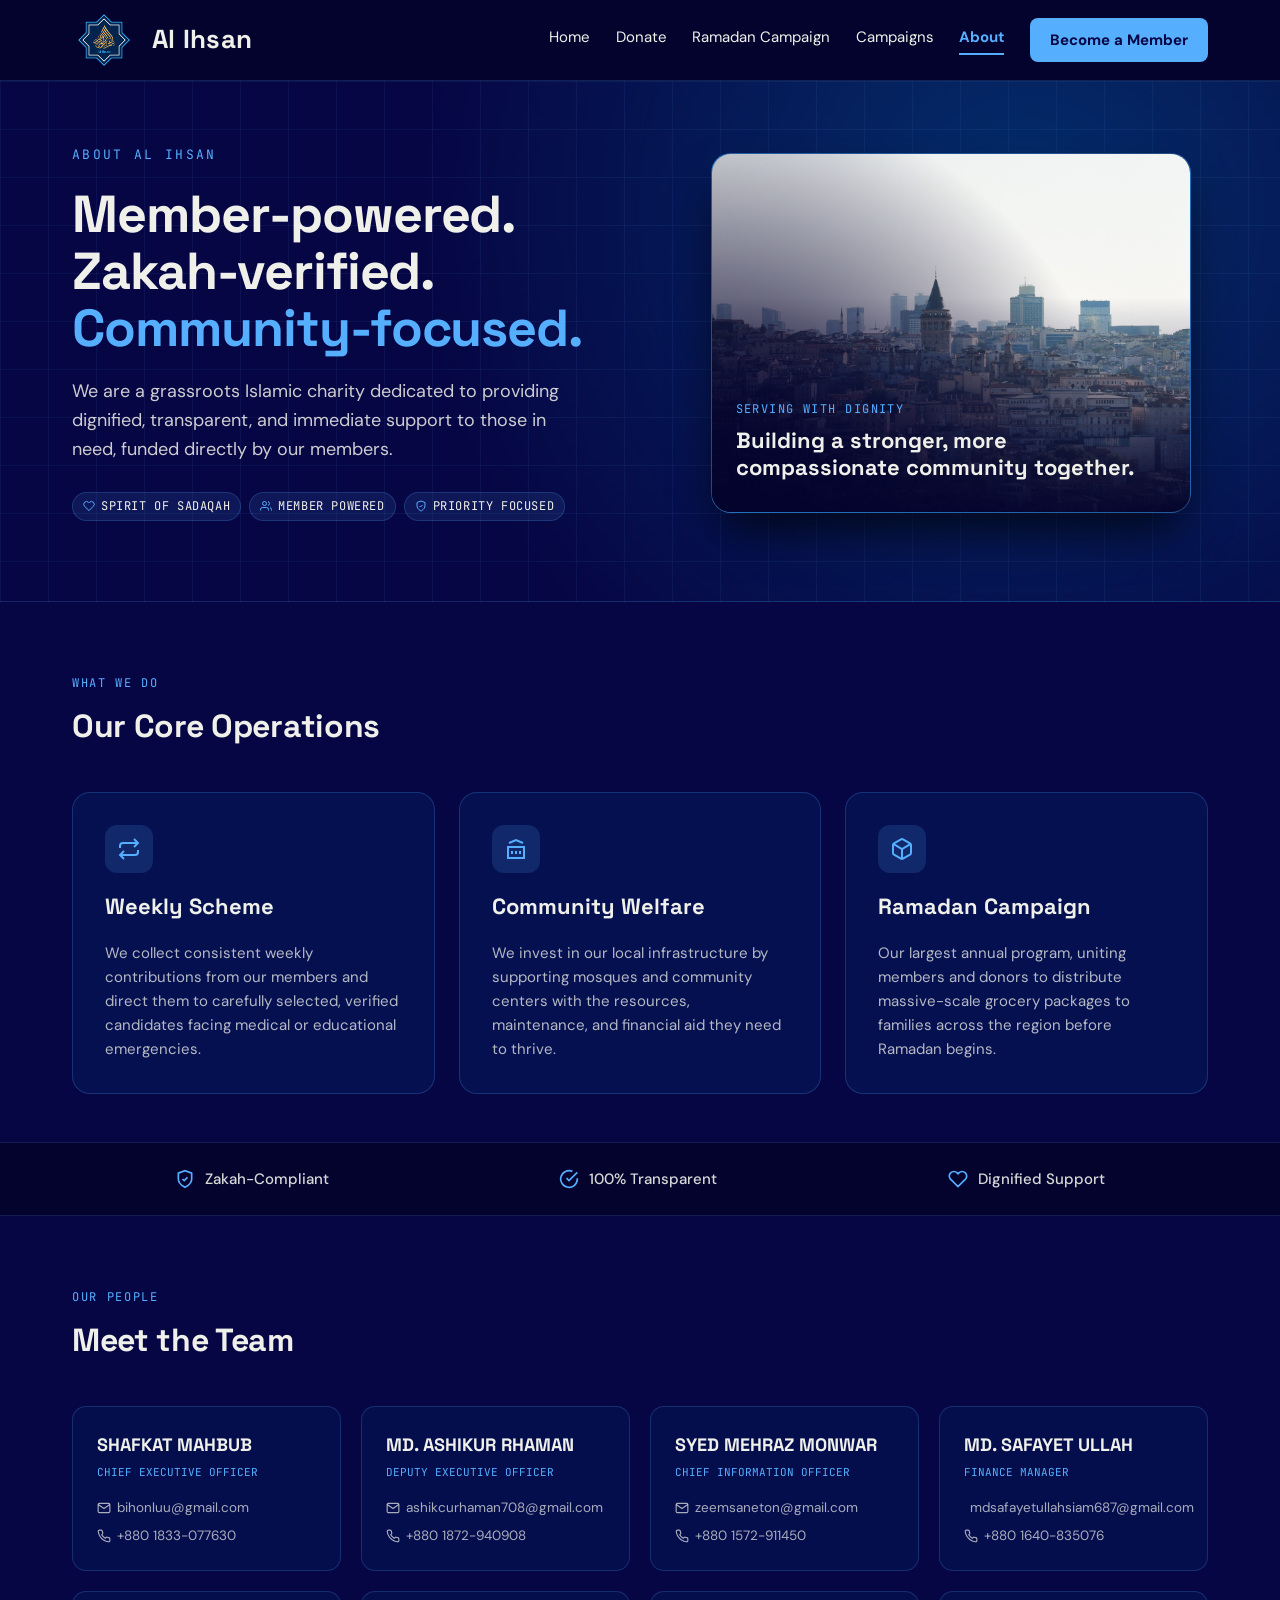
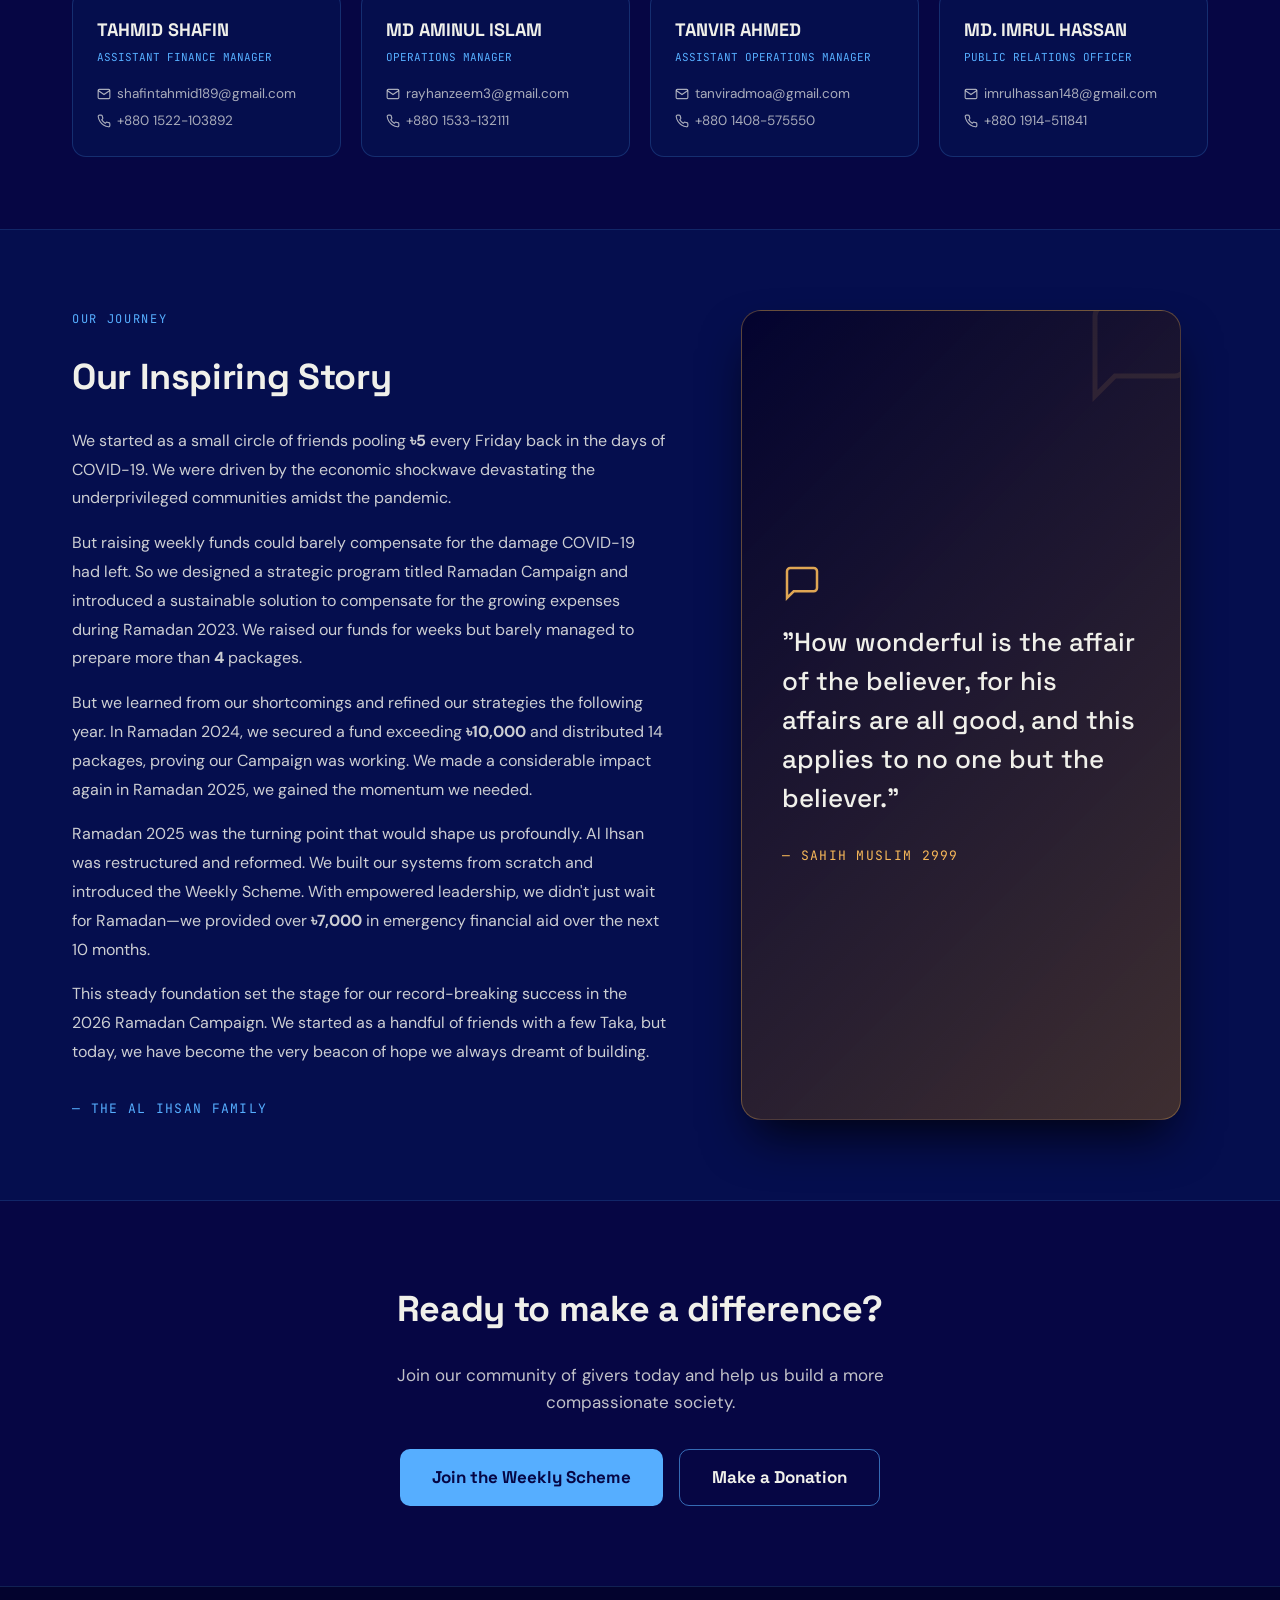
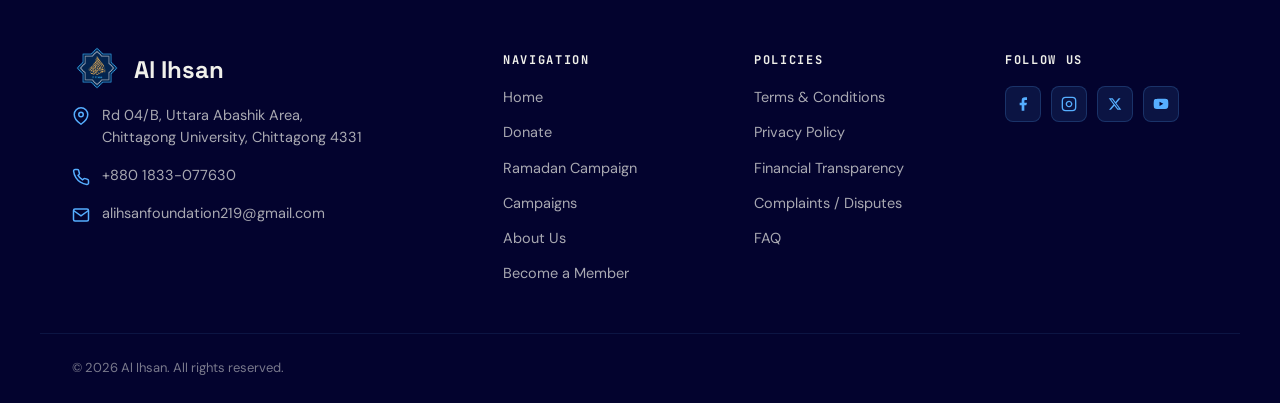
==== commit 3fe6c8a6: "added animations to campaign stats; added the inspiring story" ====
--- a/about.html
+++ b/about.html
@@ -4,6 +4,8 @@
 <meta charset="utf-8">
 <meta name="viewport" content="width=device-width, initial-scale=1.0">
 <title>Al Ihsan · About Us</title>
+<meta name="description" content="Learn about Al Ihsan, a member-powered Islamic charity. We provide emergency medical and educational support and run annual Ramadan food aid campaign.">
+
 <link rel="icon" type="image/png" href="images/favicon.png">
 <link rel="preconnect" href="https://fonts.googleapis.com">
 <link rel="preconnect" href="https://fonts.gstatic.com" crossorigin>
@@ -153,7 +155,7 @@
     <h2 style="margin: 0; font-family: 'Space Grotesk', sans-serif; font-weight: 700; font-size: 32px; letter-spacing: -0.01em;">Meet the Team</h2>
   </div>
 
-  <div style="display: grid; grid-template-columns: repeat(auto-fit, minmax(220px, 1fr)); gap: 20px;">
+  <div style="display: grid; grid-template-columns: repeat(auto-fit, minmax(250px, 1fr)); gap: 20px;">
     <!-- Member 1 -->
     <div class="team-card" style="padding: 24px; border: 1px solid rgba(86,174,255,0.2); border-radius: 14px; background: rgba(0,73,149,0.12); display: flex; flex-direction: column; gap: 4px;">
       <div style="font-family: 'Space Grotesk', sans-serif; font-size: 18px; font-weight: 700; color: #f0f0ea;">SHAFKAT MAHBUB</div>
@@ -227,7 +229,7 @@
     <!-- Member 8 -->
     <div class="team-card" style="padding: 24px; border: 1px solid rgba(86,174,255,0.2); border-radius: 14px; background: rgba(0,73,149,0.12); display: flex; flex-direction: column; gap: 4px;">
       <div style="font-family: 'Space Grotesk', sans-serif; font-size: 18px; font-weight: 700; color: #f0f0ea;">MD. IMRUL HASSAN</div>
-      <div style="font-family: 'JetBrains Mono', monospace; font-size: 11px; color: #56aeff; text-transform: uppercase; margin-bottom: 12px;">Program Officer</div>
+      <div style="font-family: 'JetBrains Mono', monospace; font-size: 11px; color: #56aeff; text-transform: uppercase; margin-bottom: 12px;">Public Relations Officer</div>
       <div style="display: flex; flex-direction: column; gap: 6px; font-size: 13.5px;">
         <a href="mailto:imrulhassan148@gmail.com" style="color: rgba(240,240,234,0.7); display: flex; align-items: center; gap: 6px;"><svg width="14" height="14" viewBox="0 0 24 24" fill="none" stroke="currentColor" stroke-width="2"><path d="M4 4h16c1.1 0 2 .9 2 2v12c0 1.1-.9 2-2 2H4c-1.1 0-2-.9-2-2V6c0-1.1.9-2 2-2z"></path><polyline points="22,6 12,13 2,6"></polyline></svg> imrulhassan148@gmail.com</a>
         <a href="tel:+8801914511841" style="color: rgba(240,240,234,0.7); display: flex; align-items: center; gap: 6px;"><svg width="14" height="14" viewBox="0 0 24 24" fill="none" stroke="currentColor" stroke-width="2"><path d="M22 16.92v3a2 2 0 0 1-2.18 2 19.79 19.79 0 0 1-8.63-3.07 19.5 19.5 0 0 1-6-6 19.79 19.79 0 0 1-3.07-8.67A2 2 0 0 1 4.11 2h3a2 2 0 0 1 2 1.72 12.84 12.84 0 0 0 .7 2.81 2 2 0 0 1-.45 2.11L8.09 9.91a16 16 0 0 0 6 6l1.27-1.27a2 2 0 0 1 2.11-.45 12.84 12.84 0 0 0 2.81.7A2 2 0 0 1 22 16.92z"></path></svg> +880 1914-511841</a>
@@ -239,27 +241,43 @@
 
 <!-- ═══════════════════════ SPLIT INSPIRING STORY ═══════════════════════ -->
 <div style="background: rgba(0,73,149,0.12); border-top: 1px solid rgba(86,174,255,0.15); border-bottom: 1px solid rgba(86,174,255,0.15);">
-  <div class="mobile-pad" style="max-width: 1200px; margin: 0 auto; padding: 72px 32px; display: flex; flex-wrap: wrap; align-items: center; gap: 48px;">
+  <div class="mobile-pad" style="max-width: 1200px; margin: 0 auto; padding: 80px 32px; display: flex; flex-wrap: wrap; align-items: stretch; gap: 48px;">
 
     <!-- Left: Text -->
-    <div style="flex: 1 1 460px; display: flex; flex-direction: column; gap: 16px;">
+    <div style="flex: 1 1 400px; display: flex; flex-direction: column; gap: 20px; justify-content: center;">
       <div style="font-family: 'JetBrains Mono', monospace; font-size: 12px; letter-spacing: 0.14em; text-transform: uppercase; color: #56aeff">Our Journey</div>
-      <h2 style="margin: 0; font-family: 'Space Grotesk', sans-serif; font-weight: 700; font-size: 32px; letter-spacing: -0.01em;">Our Inspiring Story</h2>
-      <p style="margin: 0; font-size: 17px; color: rgba(240,240,234,0.85); line-height: 1.8;">
-        "What started as a small circle of friends pooling 10 Taka every Friday to help a struggling student has now grown into a movement of dedicated members transforming lives. We realized that consistent, small acts of giving—when organized with transparency and love—can create ripples of profound change in our community. This is just the beginning of our journey."
-      </p>
-      <div style="font-family: 'JetBrains Mono', monospace; font-size: 13px; color: #56aeff; text-transform: uppercase; letter-spacing: 0.1em; margin-top: 8px;">— The Al Ihsan Family</div>
-    </div>
-
-    <!-- Right: Visual/Quote Card -->
-    <div style="flex: 1 1 400px; display: flex; justify-content: center;">
-      <div style="position: relative; width: 100%; max-width: 440px; padding: 48px 32px; border-radius: 20px; border: 1px solid rgba(246,183,88,0.3); background: linear-gradient(135deg, rgba(3,3,46,0.9) 0%, rgba(120,80,20,0.4) 100%); overflow: hidden; display: flex; flex-direction: column; gap: 16px; box-shadow: 0 20px 40px rgba(0,0,0,0.4);">
-        <svg width="40" height="40" viewBox="0 0 24 24" fill="none" stroke="#f6b758" stroke-width="1.5" style="opacity: 0.8;"><path d="M21 15a2 2 0 0 1-2 2H7l-4 4V5a2 2 0 0 1 2-2h14a2 2 0 0 1 2 2z"></path></svg>
-        <p style="margin: 0; font-family: 'Space Grotesk', sans-serif; font-size: 20px; font-weight: 500; color: #f0f0ea; line-height: 1.5;">
-          "The best of people are those who bring most benefit to the rest of mankind."
+      <h2 style="margin: 0; font-family: 'Space Grotesk', sans-serif; font-weight: 700; font-size: 36px; letter-spacing: -0.01em;">Our Inspiring Story</h2>
+
+      <div style="font-size: 16px; color: rgba(240,240,234,0.85); line-height: 1.8; display: flex; flex-direction: column; gap: 16px;">
+        <p style="margin: 0;">We started as a small circle of friends pooling <b>৳5</b> every Friday back in the days of COVID-19. We were driven by the economic shockwave devastating the underprivileged communities amidst the pandemic.</p>
+
+        <p style="margin: 0;">But raising weekly funds could barely compensate for the damage COVID-19 had left. So we designed a strategic program titled Ramadan Campaign and introduced a sustainable solution to compensate for the growing expenses during Ramadan 2023. We raised our funds for weeks but barely managed to prepare more than <b>4</b> packages.</p>
+
+        <p style="margin: 0;">But we learned from our shortcomings and refined our strategies the following year. In Ramadan 2024, we secured a fund exceeding <b>৳10,000</b> and distributed 14 packages, proving our Campaign was working. We made a considerable impact again in Ramadan 2025, we gained the momentum we needed.</p>
+
+        <p style="margin: 0;">Ramadan 2025 was the turning point that would shape us profoundly. Al Ihsan was restructured and reformed. We built our systems from scratch and introduced the Weekly Scheme. With empowered leadership, we didn't just wait for Ramadan—we provided over <b>৳7,000</b> in emergency financial aid over the next 10 months.</p>
+
+        <p style="margin: 0;">This steady foundation set the stage for our record-breaking success in the 2026 Ramadan Campaign. We started as a handful of friends with a few Taka, but today, we have become the very beacon of hope we always dreamt of building.</p>
+      </div>
+
+      <div style="font-family: 'JetBrains Mono', monospace; font-size: 13px; color: #56aeff; text-transform: uppercase; letter-spacing: 0.1em; margin-top: 12px;">— The Al Ihsan Family</div>
+    </div>
+
+    <!-- Right: Taller, Stretched Hadith Card -->
+    <div style="flex: 1 1 300px; display: flex; justify-content: center;">
+      <div style="position: relative; width: 100%; max-width: 440px; padding: 48px 40px; border-radius: 20px; border: 1px solid rgba(246,183,88,0.3); background: linear-gradient(135deg, rgba(3,3,46,0.95) 0%, rgba(120,80,20,0.5) 100%); overflow: hidden; display: flex; flex-direction: column; justify-content: center; gap: 20px; box-shadow: 0 25px 50px -12px rgba(0, 0, 0, 0.8);">
+
+        <!-- Decorative quote icon in background -->
+        <svg width="120" height="120" viewBox="0 0 24 24" fill="none" stroke="rgba(246,183,88,0.1)" stroke-width="1" style="position: absolute; top: -20px; right: -20px;"><path d="M21 15a2 2 0 0 1-2 2H7l-4 4V5a2 2 0 0 1 2-2h14a2 2 0 0 1 2 2z"></path></svg>
+
+        <svg width="40" height="40" viewBox="0 0 24 24" fill="none" stroke="#f6b758" stroke-width="1.5" style="opacity: 0.9; position: relative; z-index: 1;"><path d="M21 15a2 2 0 0 1-2 2H7l-4 4V5a2 2 0 0 1 2-2h14a2 2 0 0 1 2 2z"></path></svg>
+
+        <p style="margin: 0; font-family: 'Space Grotesk', sans-serif; font-size: clamp(20px, 2.5vw, 26px); font-weight: 500; color: #f0f0ea; line-height: 1.5; position: relative; z-index: 1;">
+          "How wonderful is the affair of the believer, for his affairs are all good, and this applies to no one but the believer."
         </p>
-        <div style="font-family: 'JetBrains Mono', monospace; font-size: 12px; color: #f6b758; letter-spacing: 0.1em; text-transform: uppercase;">
-          — Prophet Muhammad ﷺ · Tabarani
+
+        <div style="font-family: 'JetBrains Mono', monospace; font-size: 13px; color: #f6b758; letter-spacing: 0.1em; text-transform: uppercase; position: relative; z-index: 1; margin-top: 8px;">
+          — Sahih Muslim 2999
         </div>
       </div>
     </div>
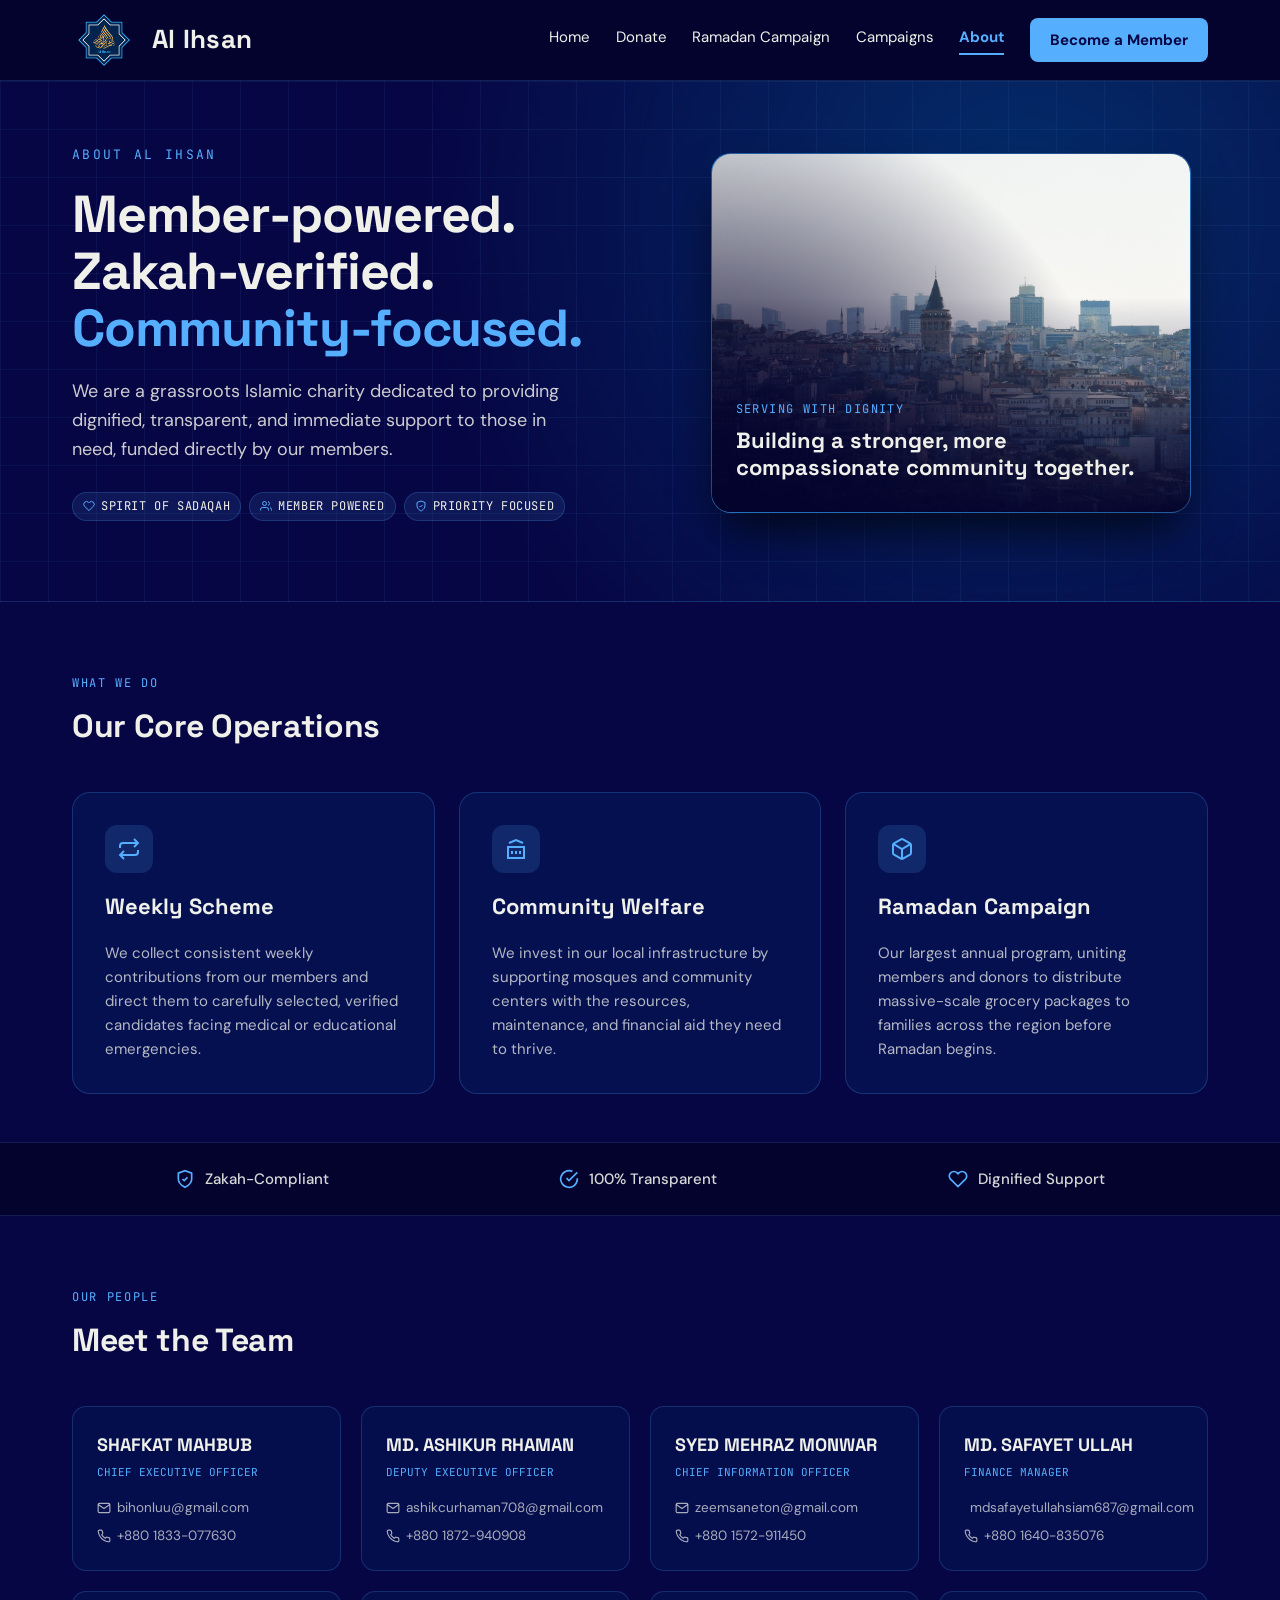
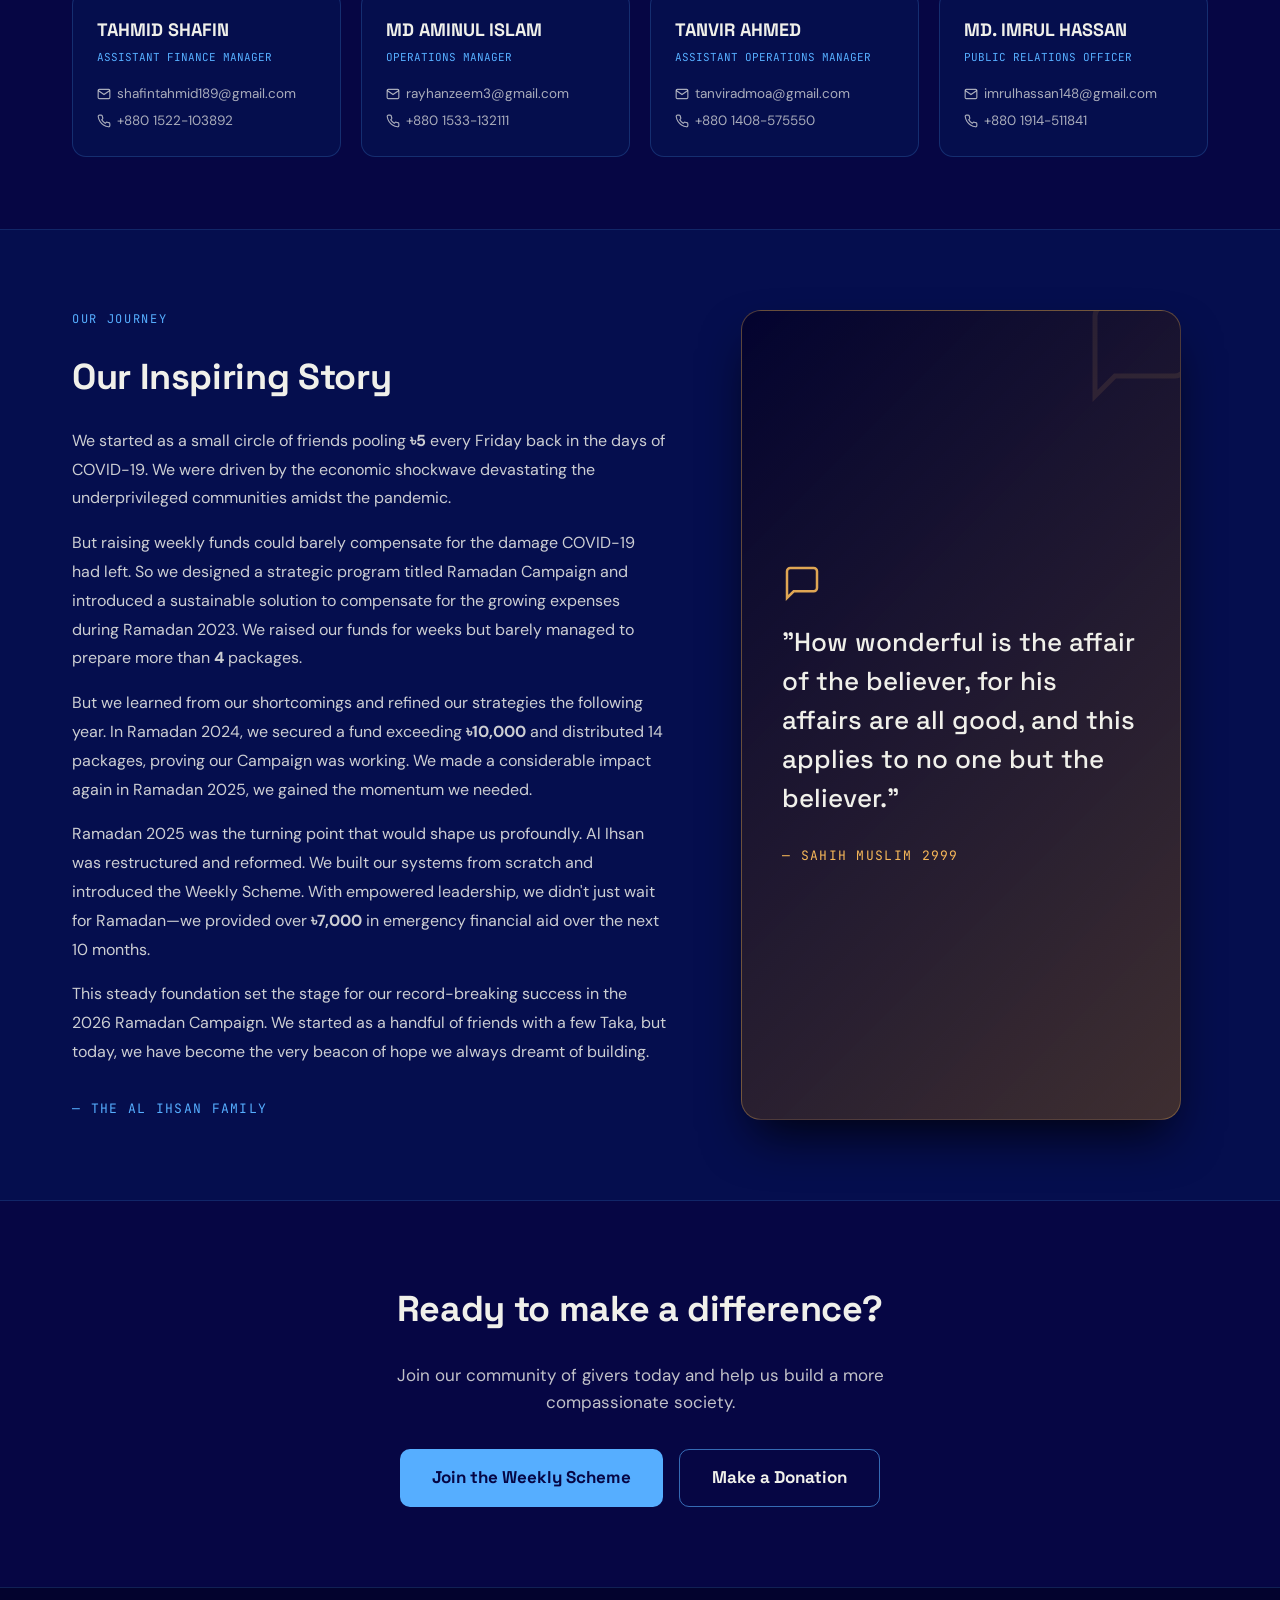
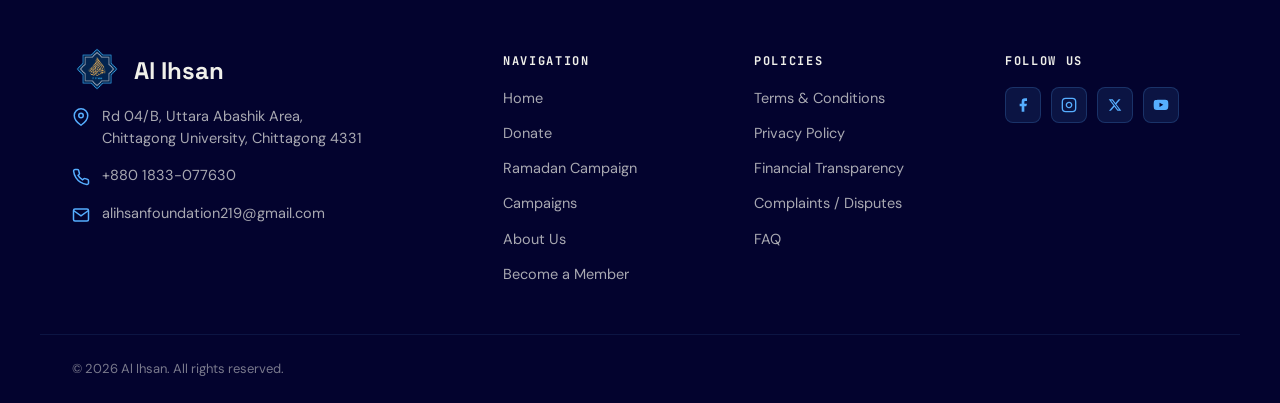
==== commit d6cbc904: "updated mail address of CEO" ====
--- a/about.html
+++ b/about.html
@@ -161,7 +161,7 @@
       <div style="font-family: 'Space Grotesk', sans-serif; font-size: 18px; font-weight: 700; color: #f0f0ea;">SHAFKAT MAHBUB</div>
       <div style="font-family: 'JetBrains Mono', monospace; font-size: 11px; color: #56aeff; text-transform: uppercase; margin-bottom: 12px;">Chief Executive Officer</div>
       <div style="display: flex; flex-direction: column; gap: 6px; font-size: 13.5px;">
-        <a href="mailto:bihonluu@gmail.com" style="color: rgba(240,240,234,0.7); display: flex; align-items: center; gap: 6px;"><svg width="14" height="14" viewBox="0 0 24 24" fill="none" stroke="currentColor" stroke-width="2"><path d="M4 4h16c1.1 0 2 .9 2 2v12c0 1.1-.9 2-2 2H4c-1.1 0-2-.9-2-2V6c0-1.1.9-2 2-2z"></path><polyline points="22,6 12,13 2,6"></polyline></svg> bihonluu@gmail.com</a>
+        <a href="mailto:shafkatmahbub@proton.me" style="color: rgba(240,240,234,0.7); display: flex; align-items: center; gap: 6px;"><svg width="14" height="14" viewBox="0 0 24 24" fill="none" stroke="currentColor" stroke-width="2"><path d="M4 4h16c1.1 0 2 .9 2 2v12c0 1.1-.9 2-2 2H4c-1.1 0-2-.9-2-2V6c0-1.1.9-2 2-2z"></path><polyline points="22,6 12,13 2,6"></polyline></svg> bihonluu@gmail.com</a>
         <a href="tel:+8801833077630" style="color: rgba(240,240,234,0.7); display: flex; align-items: center; gap: 6px;"><svg width="14" height="14" viewBox="0 0 24 24" fill="none" stroke="currentColor" stroke-width="2"><path d="M22 16.92v3a2 2 0 0 1-2.18 2 19.79 19.79 0 0 1-8.63-3.07 19.5 19.5 0 0 1-6-6 19.79 19.79 0 0 1-3.07-8.67A2 2 0 0 1 4.11 2h3a2 2 0 0 1 2 1.72 12.84 12.84 0 0 0 .7 2.81 2 2 0 0 1-.45 2.11L8.09 9.91a16 16 0 0 0 6 6l1.27-1.27a2 2 0 0 1 2.11-.45 12.84 12.84 0 0 0 2.81.7A2 2 0 0 1 22 16.92z"></path></svg> +880 1833-077630</a>
       </div>
     </div>
@@ -348,5 +348,10 @@
 <!-- ═══════════════════════ ELFSIGHT CHATBOT ═══════════════════════ -->
      <script src="https://elfsightcdn.com/platform.js" async></script>
      <div class="elfsight-app-8563a37b-48f1-43d2-bbb6-d3e281002309" data-elfsight-app-lazy></div>
+
+<!-- ═══════════════════════ Chatling CHATBOT ═══════════════════════ -->
+<script> window.chtlConfig = { chatbotId: "3973562951" } </script>
+<script async data-id="3973562951" id="chtl-script" type="text/javascript" src="https://chatling.ai/js/embed.js"></script>
+</body>
 </body>
 </html>
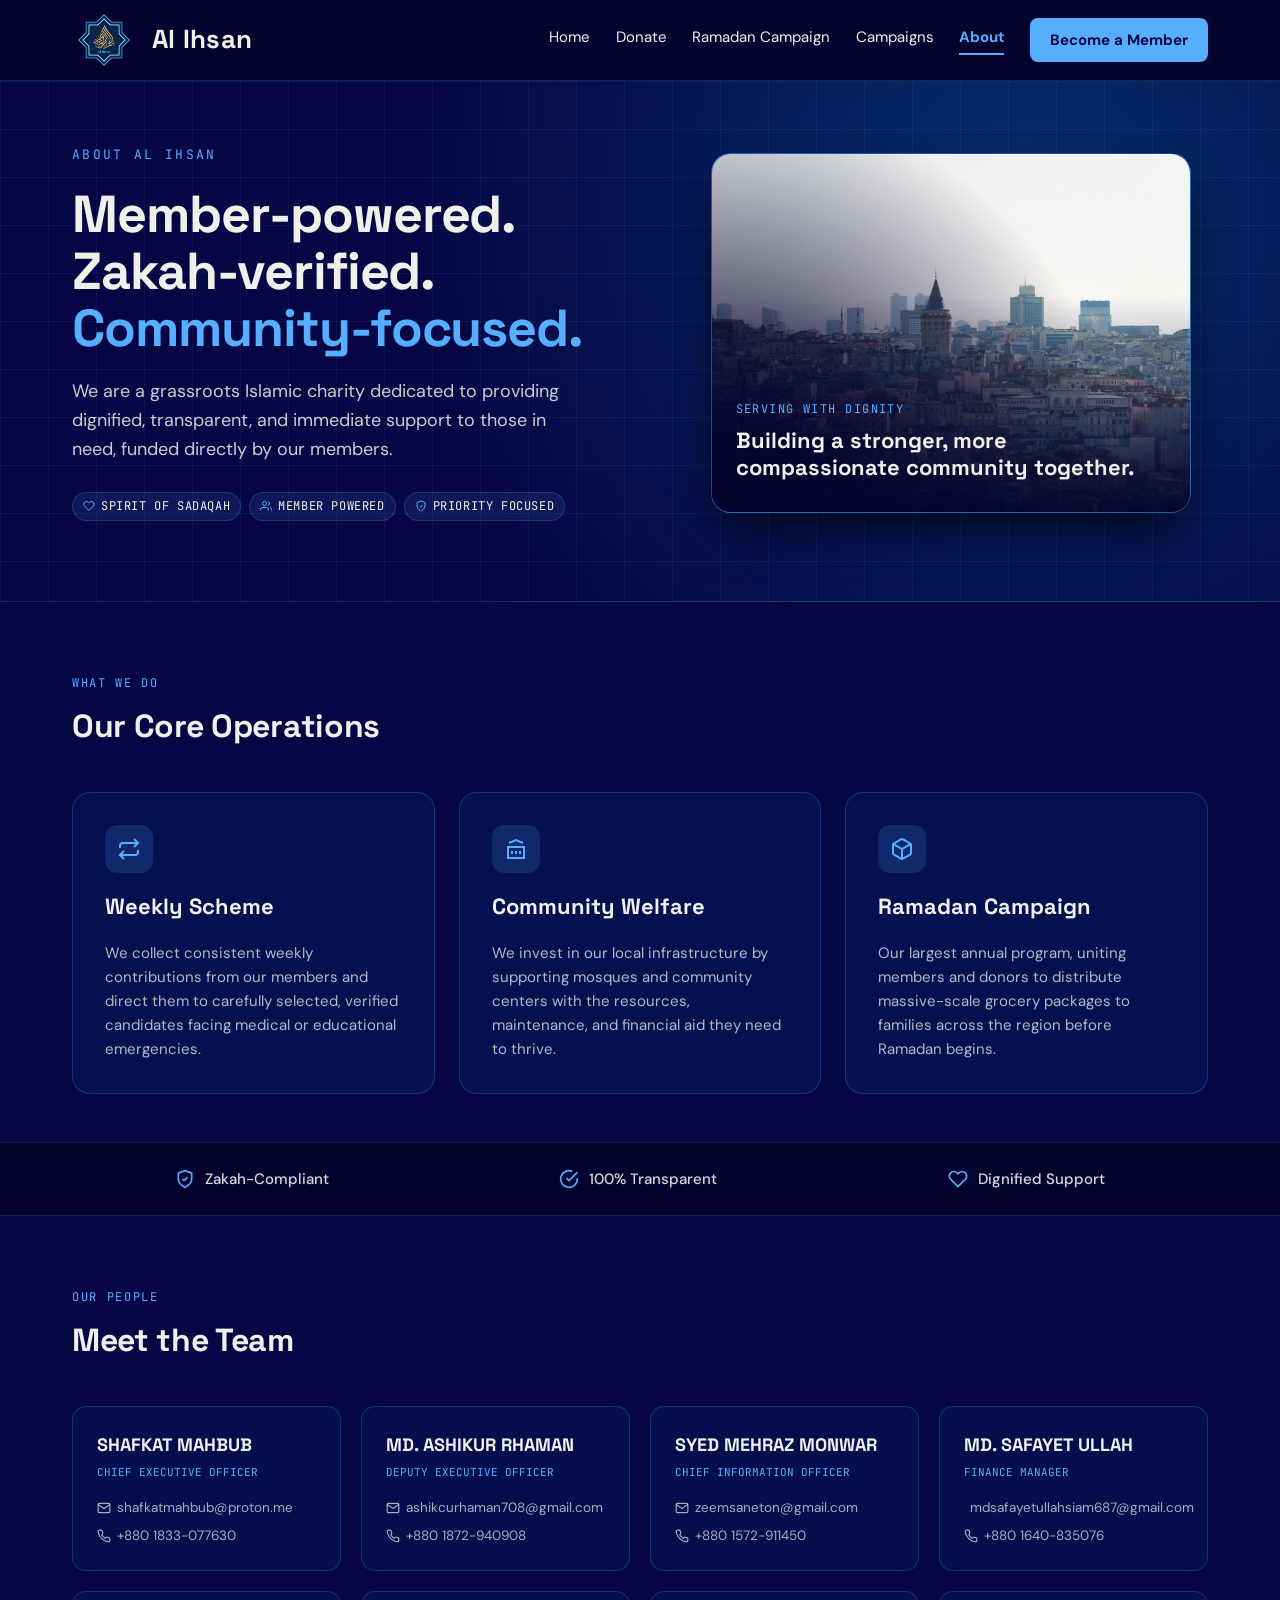
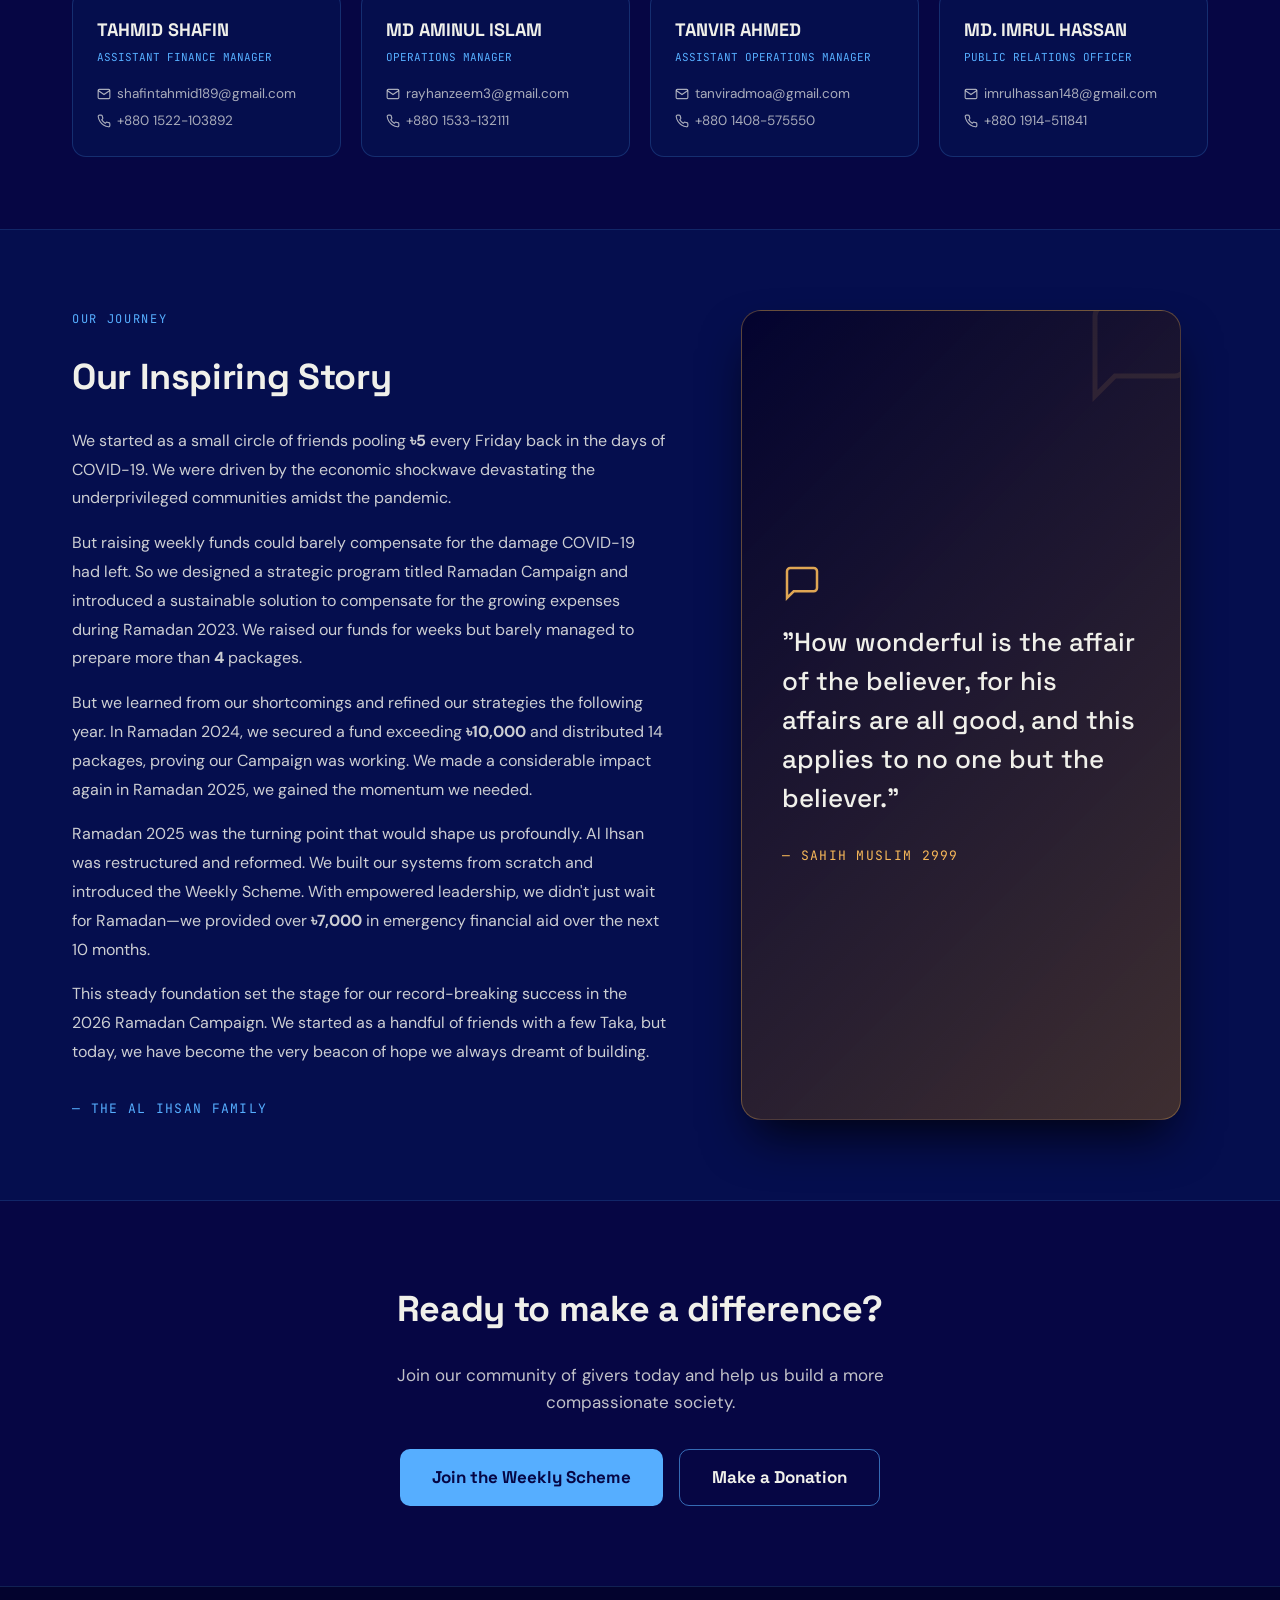
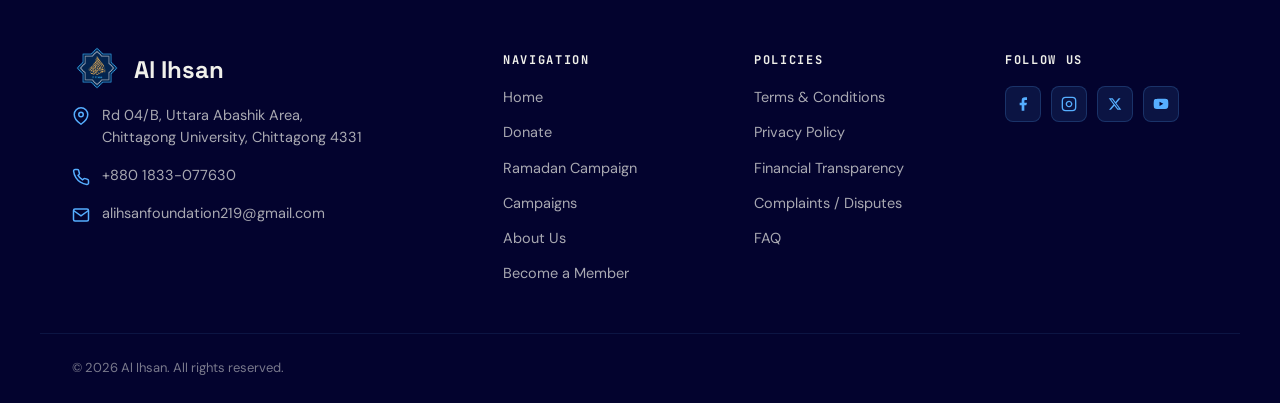
==== commit 48afc581: "updated ceo mail on display" ====
--- a/about.html
+++ b/about.html
@@ -161,7 +161,7 @@
       <div style="font-family: 'Space Grotesk', sans-serif; font-size: 18px; font-weight: 700; color: #f0f0ea;">SHAFKAT MAHBUB</div>
       <div style="font-family: 'JetBrains Mono', monospace; font-size: 11px; color: #56aeff; text-transform: uppercase; margin-bottom: 12px;">Chief Executive Officer</div>
       <div style="display: flex; flex-direction: column; gap: 6px; font-size: 13.5px;">
-        <a href="mailto:shafkatmahbub@proton.me" style="color: rgba(240,240,234,0.7); display: flex; align-items: center; gap: 6px;"><svg width="14" height="14" viewBox="0 0 24 24" fill="none" stroke="currentColor" stroke-width="2"><path d="M4 4h16c1.1 0 2 .9 2 2v12c0 1.1-.9 2-2 2H4c-1.1 0-2-.9-2-2V6c0-1.1.9-2 2-2z"></path><polyline points="22,6 12,13 2,6"></polyline></svg> bihonluu@gmail.com</a>
+        <a href="mailto:shafkatmahbub@proton.me" style="color: rgba(240,240,234,0.7); display: flex; align-items: center; gap: 6px;"><svg width="14" height="14" viewBox="0 0 24 24" fill="none" stroke="currentColor" stroke-width="2"><path d="M4 4h16c1.1 0 2 .9 2 2v12c0 1.1-.9 2-2 2H4c-1.1 0-2-.9-2-2V6c0-1.1.9-2 2-2z"></path><polyline points="22,6 12,13 2,6"></polyline></svg> shafkatmahbub@proton.me</a>
         <a href="tel:+8801833077630" style="color: rgba(240,240,234,0.7); display: flex; align-items: center; gap: 6px;"><svg width="14" height="14" viewBox="0 0 24 24" fill="none" stroke="currentColor" stroke-width="2"><path d="M22 16.92v3a2 2 0 0 1-2.18 2 19.79 19.79 0 0 1-8.63-3.07 19.5 19.5 0 0 1-6-6 19.79 19.79 0 0 1-3.07-8.67A2 2 0 0 1 4.11 2h3a2 2 0 0 1 2 1.72 12.84 12.84 0 0 0 .7 2.81 2 2 0 0 1-.45 2.11L8.09 9.91a16 16 0 0 0 6 6l1.27-1.27a2 2 0 0 1 2.11-.45 12.84 12.84 0 0 0 2.81.7A2 2 0 0 1 22 16.92z"></path></svg> +880 1833-077630</a>
       </div>
     </div>
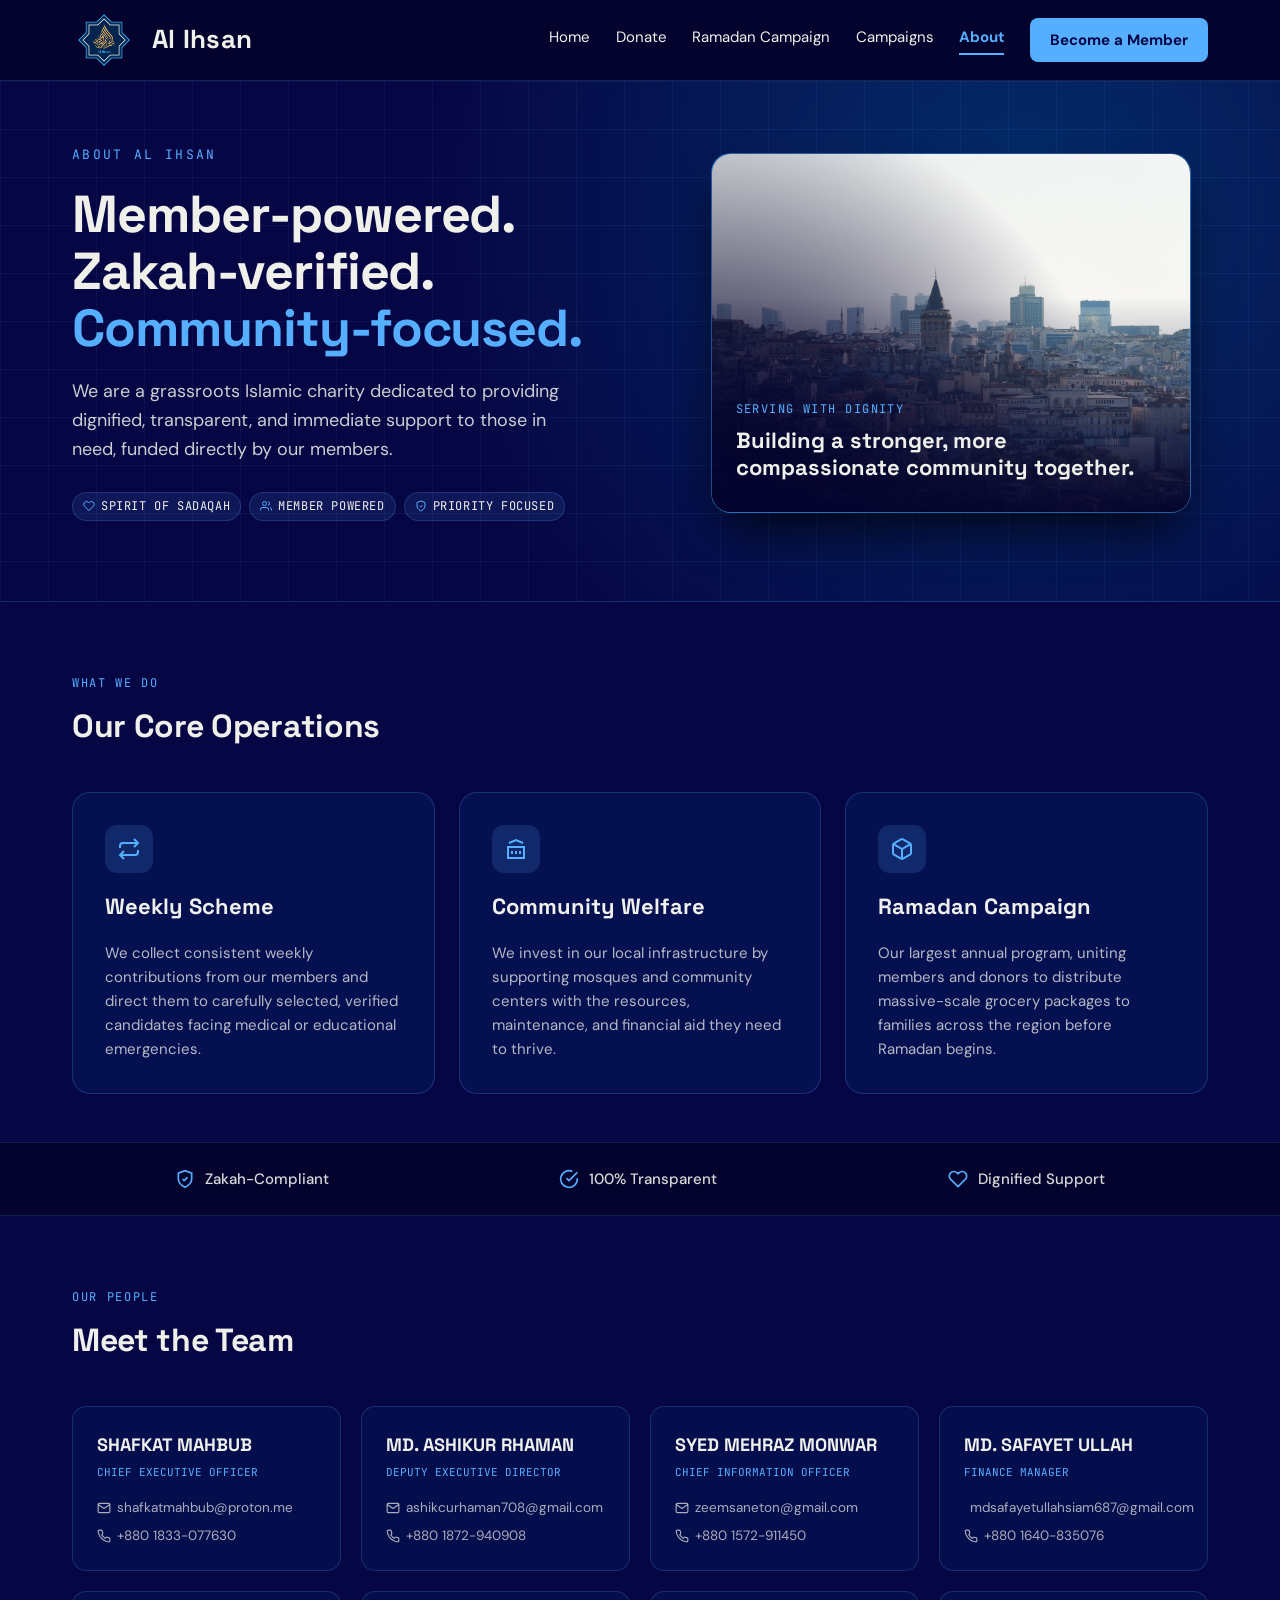
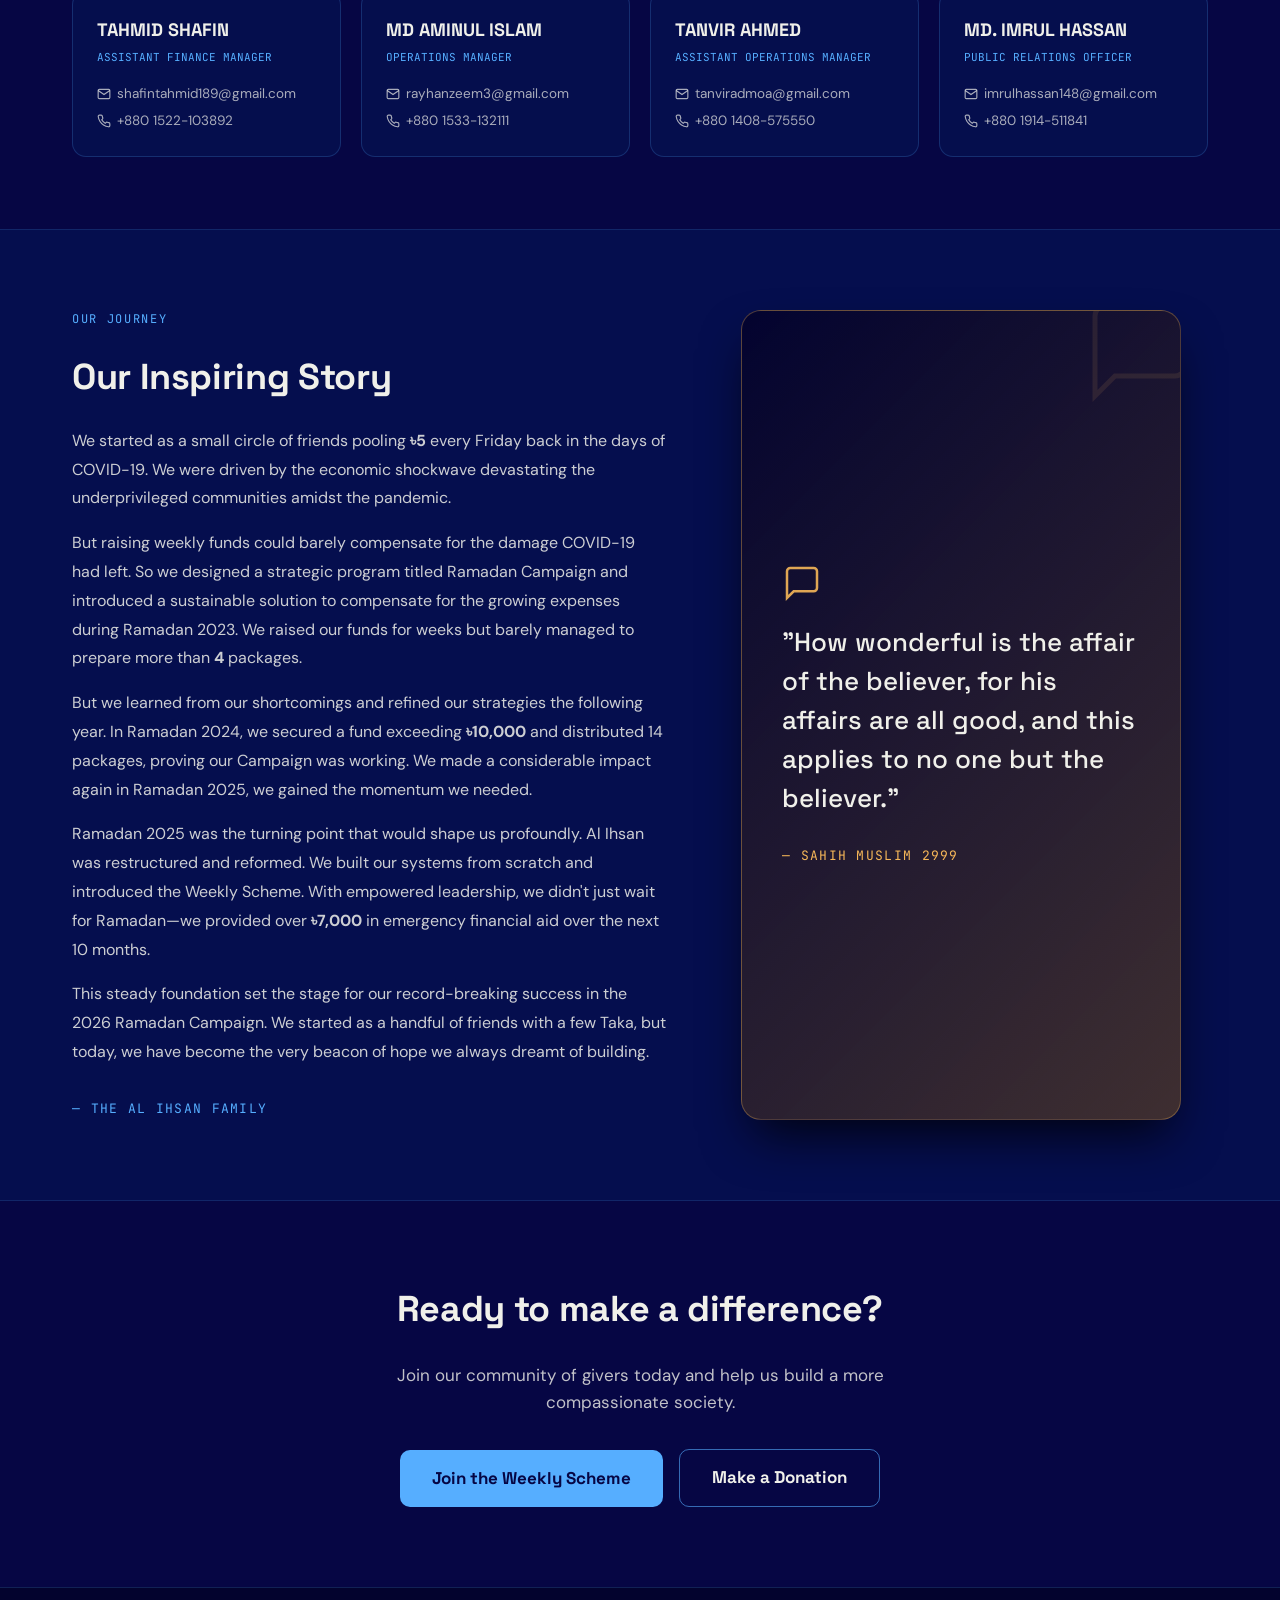
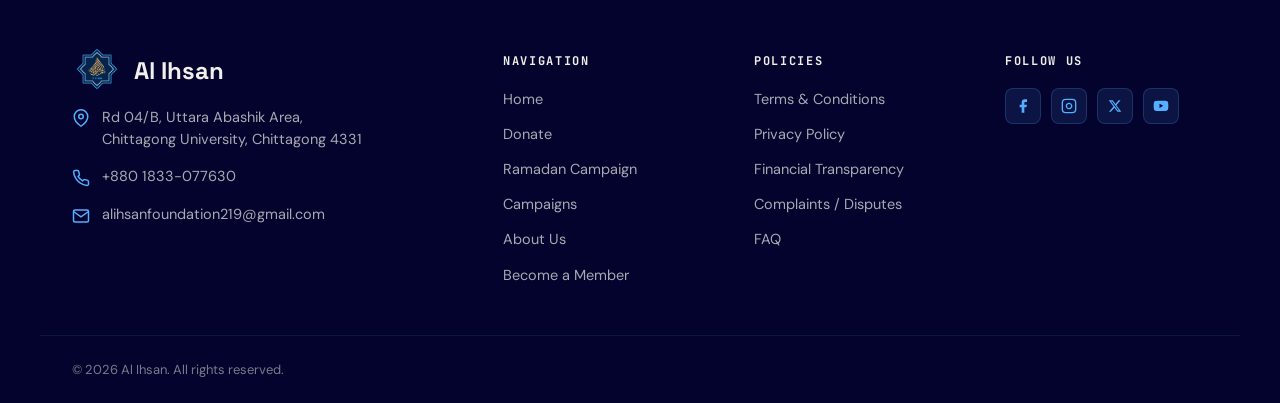
==== commit 245e3657: "fixed ramadan cursouel; edited team card; added vertical layout for email-send button" ====
--- a/about.html
+++ b/about.html
@@ -169,7 +169,7 @@
     <!-- Member 2 -->
     <div class="team-card" style="padding: 24px; border: 1px solid rgba(86,174,255,0.2); border-radius: 14px; background: rgba(0,73,149,0.12); display: flex; flex-direction: column; gap: 4px;">
       <div style="font-family: 'Space Grotesk', sans-serif; font-size: 18px; font-weight: 700; color: #f0f0ea;">MD. ASHIKUR RHAMAN</div>
-      <div style="font-family: 'JetBrains Mono', monospace; font-size: 11px; color: #56aeff; text-transform: uppercase; margin-bottom: 12px;">Deputy Executive Officer</div>
+      <div style="font-family: 'JetBrains Mono', monospace; font-size: 11px; color: #56aeff; text-transform: uppercase; margin-bottom: 12px;">Deputy Executive Director</div>
       <div style="display: flex; flex-direction: column; gap: 6px; font-size: 13.5px;">
         <a href="mailto:ashikcurhaman708@gmail.com" style="color: rgba(240,240,234,0.7); display: flex; align-items: center; gap: 6px;"><svg width="14" height="14" viewBox="0 0 24 24" fill="none" stroke="currentColor" stroke-width="2"><path d="M4 4h16c1.1 0 2 .9 2 2v12c0 1.1-.9 2-2 2H4c-1.1 0-2-.9-2-2V6c0-1.1.9-2 2-2z"></path><polyline points="22,6 12,13 2,6"></polyline></svg> ashikcurhaman708@gmail.com</a>
         <a href="tel:+8801872940908" style="color: rgba(240,240,234,0.7); display: flex; align-items: center; gap: 6px;"><svg width="14" height="14" viewBox="0 0 24 24" fill="none" stroke="currentColor" stroke-width="2"><path d="M22 16.92v3a2 2 0 0 1-2.18 2 19.79 19.79 0 0 1-8.63-3.07 19.5 19.5 0 0 1-6-6 19.79 19.79 0 0 1-3.07-8.67A2 2 0 0 1 4.11 2h3a2 2 0 0 1 2 1.72 12.84 12.84 0 0 0 .7 2.81 2 2 0 0 1-.45 2.11L8.09 9.91a16 16 0 0 0 6 6l1.27-1.27a2 2 0 0 1 2.11-.45 12.84 12.84 0 0 0 2.81.7A2 2 0 0 1 22 16.92z"></path></svg> +880 1872-940908</a>
--- a/style.css
+++ b/style.css
@@ -253,6 +253,16 @@
   /* 8. Typography sizes */
   h1 { font-size: 32px !important; line-height: 1.1 !important; }
   h2 { font-size: 26px !important; }
+
+  .email-input-group {
+    flex-direction: column !important;
+  }
+
+  .email-input-group button {
+    width: 100% !important;
+    padding: 14px 16px !important;
+  }
+
 }
 
 /* =========================================
@@ -310,42 +320,4 @@
     margin-top: 8px;
     padding: 12px 20px !important; color: #03032e;
   }
-}
-
-/* ═══════════════════════ CHATBOT OVERRIDES ═══════════════════════ */
-/* Forces the widget to stay fixed in the bottom right corner */
-.elfsight-app-8563a37b-48f1-43d2-bbb6-d3e281002309 {
-  position: fixed;
-  bottom: 24px;
-  right: 24px;
-  z-index: 9999; /* Keeps it above all other content */
-}
-
-/* On mobile devices, bring it slightly closer to the edges */
-@media (max-width: 768px) {
-  .elfsight-app-8563a37b-48f1-43d2-bbb6-d3e281002309 {
-    bottom: 16px;
-    right: 16px;
-  }
-}
-
-/* ═══════════════════════ MOBILE CHATBOT OVERRIDE ═══════════════════════ */
-@media (max-width: 768px) {
-  .elfsight-app-8563a37b-48f1-43d2-bbb6-d3e281002309 {
-    max-height: 90vh !important; /* Keeps it from touching the very top edge */
-    border-radius: 16px !important; /* Gives it rounded corners on mobile */
-    bottom: 10px !important;
-    right: 10px !important;
-    left: 10px !important; /* Centers it with a small margin on the sides */
-  }
-}
-
-/* Fix for the legal pages sidebar */
-.desktop-sidebar {
-  display: none; /* Hidden on mobile by default */
-}
-@media (min-width: 900px) {
-  .desktop-sidebar {
-    display: block; /* Shown on desktop */
-  }
 }
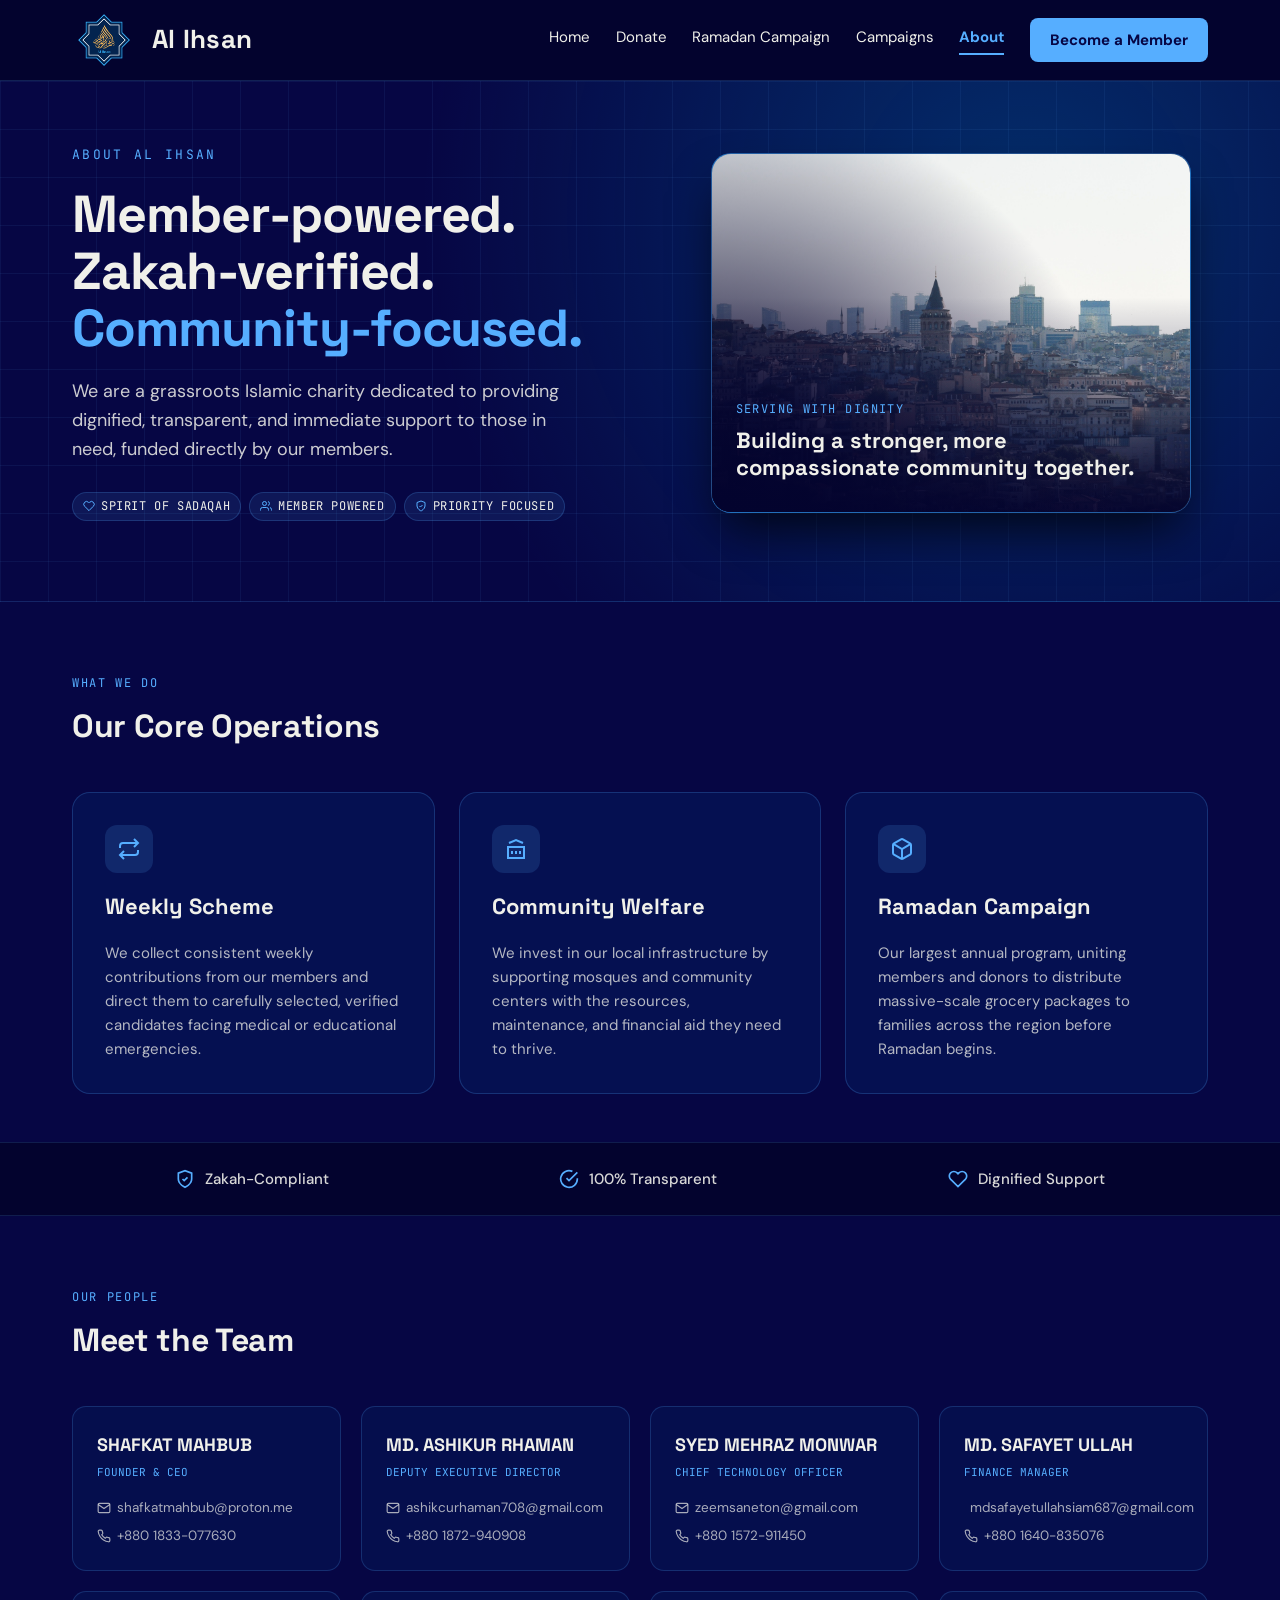
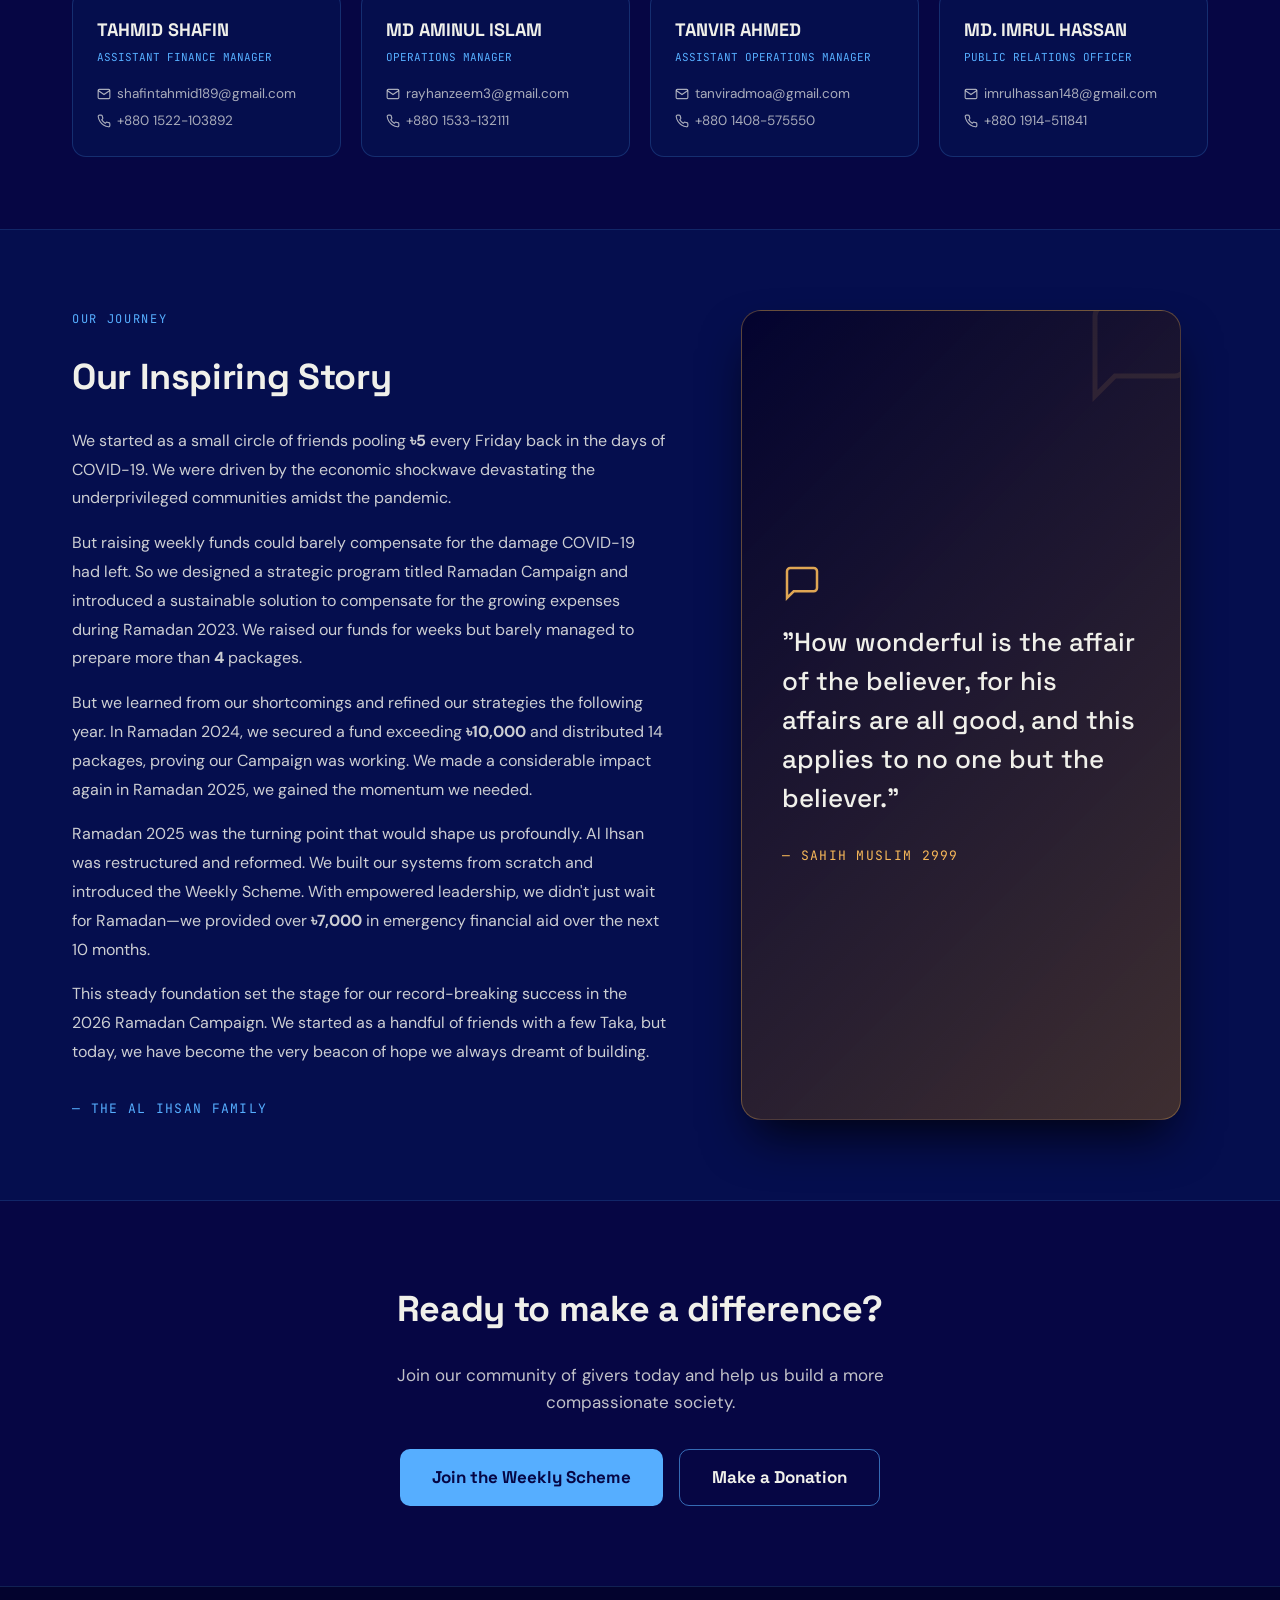
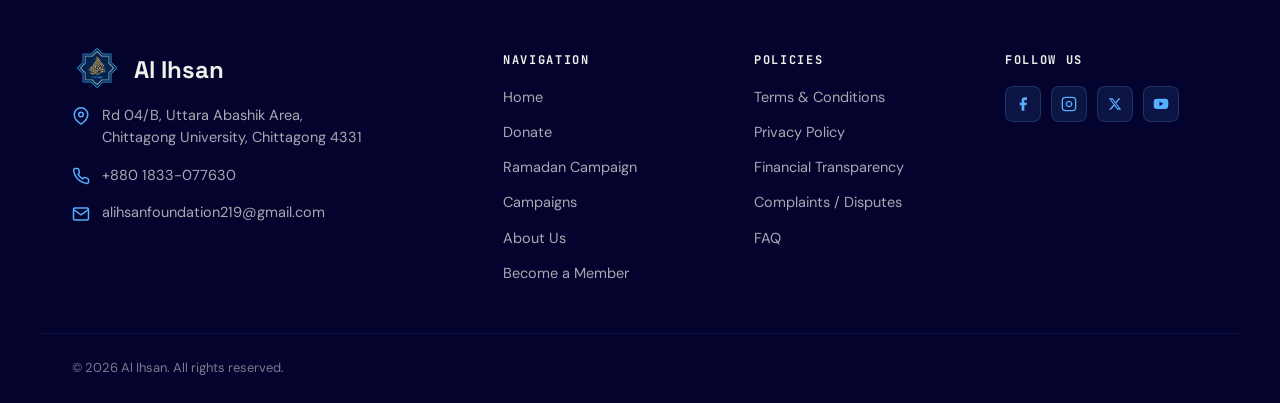
==== commit a73858f7: "edited designation of CEO and CTO" ====
--- a/about.html
+++ b/about.html
@@ -159,7 +159,7 @@
     <!-- Member 1 -->
     <div class="team-card" style="padding: 24px; border: 1px solid rgba(86,174,255,0.2); border-radius: 14px; background: rgba(0,73,149,0.12); display: flex; flex-direction: column; gap: 4px;">
       <div style="font-family: 'Space Grotesk', sans-serif; font-size: 18px; font-weight: 700; color: #f0f0ea;">SHAFKAT MAHBUB</div>
-      <div style="font-family: 'JetBrains Mono', monospace; font-size: 11px; color: #56aeff; text-transform: uppercase; margin-bottom: 12px;">Chief Executive Officer</div>
+      <div style="font-family: 'JetBrains Mono', monospace; font-size: 11px; color: #56aeff; text-transform: uppercase; margin-bottom: 12px;">Founder & CEO</div>
       <div style="display: flex; flex-direction: column; gap: 6px; font-size: 13.5px;">
         <a href="mailto:shafkatmahbub@proton.me" style="color: rgba(240,240,234,0.7); display: flex; align-items: center; gap: 6px;"><svg width="14" height="14" viewBox="0 0 24 24" fill="none" stroke="currentColor" stroke-width="2"><path d="M4 4h16c1.1 0 2 .9 2 2v12c0 1.1-.9 2-2 2H4c-1.1 0-2-.9-2-2V6c0-1.1.9-2 2-2z"></path><polyline points="22,6 12,13 2,6"></polyline></svg> shafkatmahbub@proton.me</a>
         <a href="tel:+8801833077630" style="color: rgba(240,240,234,0.7); display: flex; align-items: center; gap: 6px;"><svg width="14" height="14" viewBox="0 0 24 24" fill="none" stroke="currentColor" stroke-width="2"><path d="M22 16.92v3a2 2 0 0 1-2.18 2 19.79 19.79 0 0 1-8.63-3.07 19.5 19.5 0 0 1-6-6 19.79 19.79 0 0 1-3.07-8.67A2 2 0 0 1 4.11 2h3a2 2 0 0 1 2 1.72 12.84 12.84 0 0 0 .7 2.81 2 2 0 0 1-.45 2.11L8.09 9.91a16 16 0 0 0 6 6l1.27-1.27a2 2 0 0 1 2.11-.45 12.84 12.84 0 0 0 2.81.7A2 2 0 0 1 22 16.92z"></path></svg> +880 1833-077630</a>
@@ -179,7 +179,7 @@
     <!-- Member 3 -->
     <div class="team-card" style="padding: 24px; border: 1px solid rgba(86,174,255,0.2); border-radius: 14px; background: rgba(0,73,149,0.12); display: flex; flex-direction: column; gap: 4px;">
       <div style="font-family: 'Space Grotesk', sans-serif; font-size: 18px; font-weight: 700; color: #f0f0ea;">SYED MEHRAZ MONWAR</div>
-      <div style="font-family: 'JetBrains Mono', monospace; font-size: 11px; color: #56aeff; text-transform: uppercase; margin-bottom: 12px;">Chief Information Officer</div>
+      <div style="font-family: 'JetBrains Mono', monospace; font-size: 11px; color: #56aeff; text-transform: uppercase; margin-bottom: 12px;">Chief Technology Officer</div>
       <div style="display: flex; flex-direction: column; gap: 6px; font-size: 13.5px;">
         <a href="mailto:zeemsaneton@gmail.com" style="color: rgba(240,240,234,0.7); display: flex; align-items: center; gap: 6px;"><svg width="14" height="14" viewBox="0 0 24 24" fill="none" stroke="currentColor" stroke-width="2"><path d="M4 4h16c1.1 0 2 .9 2 2v12c0 1.1-.9 2-2 2H4c-1.1 0-2-.9-2-2V6c0-1.1.9-2 2-2z"></path><polyline points="22,6 12,13 2,6"></polyline></svg> zeemsaneton@gmail.com</a>
         <a href="tel:+8801572911450" style="color: rgba(240,240,234,0.7); display: flex; align-items: center; gap: 6px;"><svg width="14" height="14" viewBox="0 0 24 24" fill="none" stroke="currentColor" stroke-width="2"><path d="M22 16.92v3a2 2 0 0 1-2.18 2 19.79 19.79 0 0 1-8.63-3.07 19.5 19.5 0 0 1-6-6 19.79 19.79 0 0 1-3.07-8.67A2 2 0 0 1 4.11 2h3a2 2 0 0 1 2 1.72 12.84 12.84 0 0 0 .7 2.81 2 2 0 0 1-.45 2.11L8.09 9.91a16 16 0 0 0 6 6l1.27-1.27a2 2 0 0 1 2.11-.45 12.84 12.84 0 0 0 2.81.7A2 2 0 0 1 22 16.92z"></path></svg> +880 1572-911450</a>
